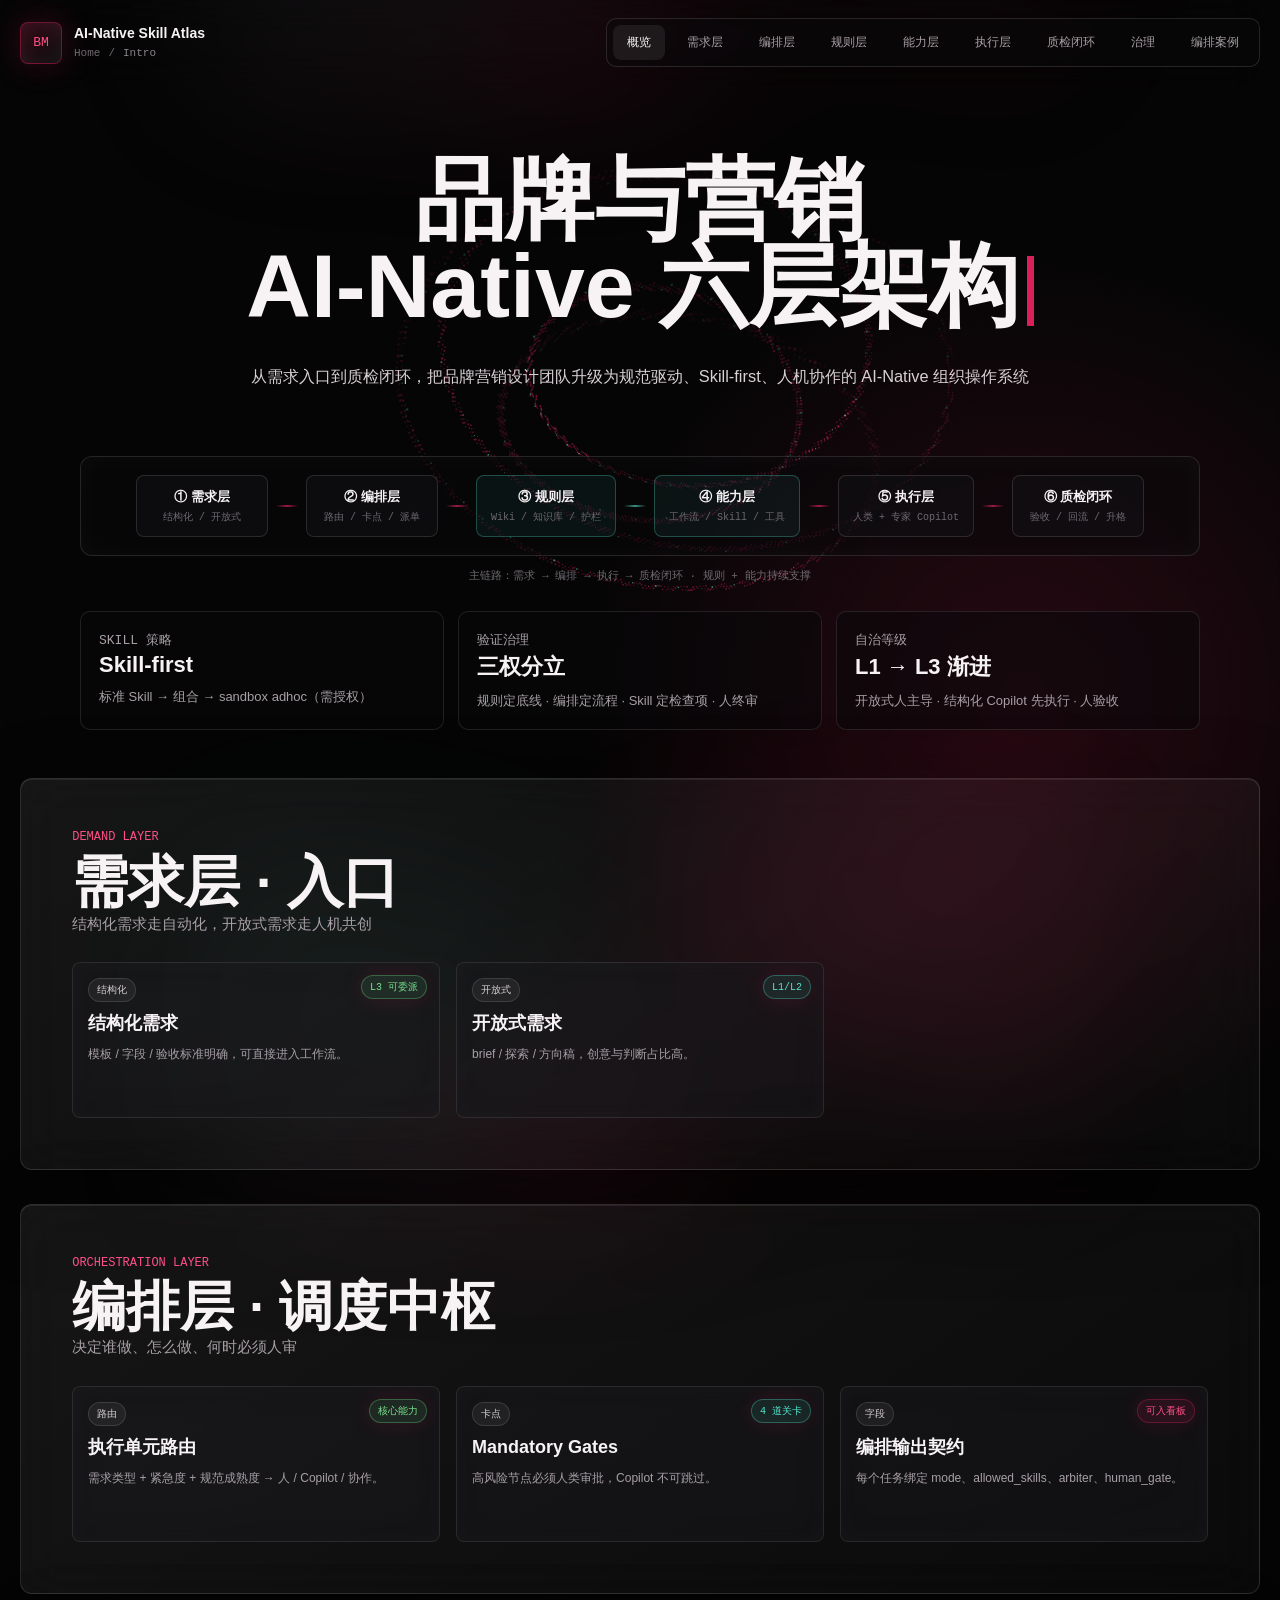
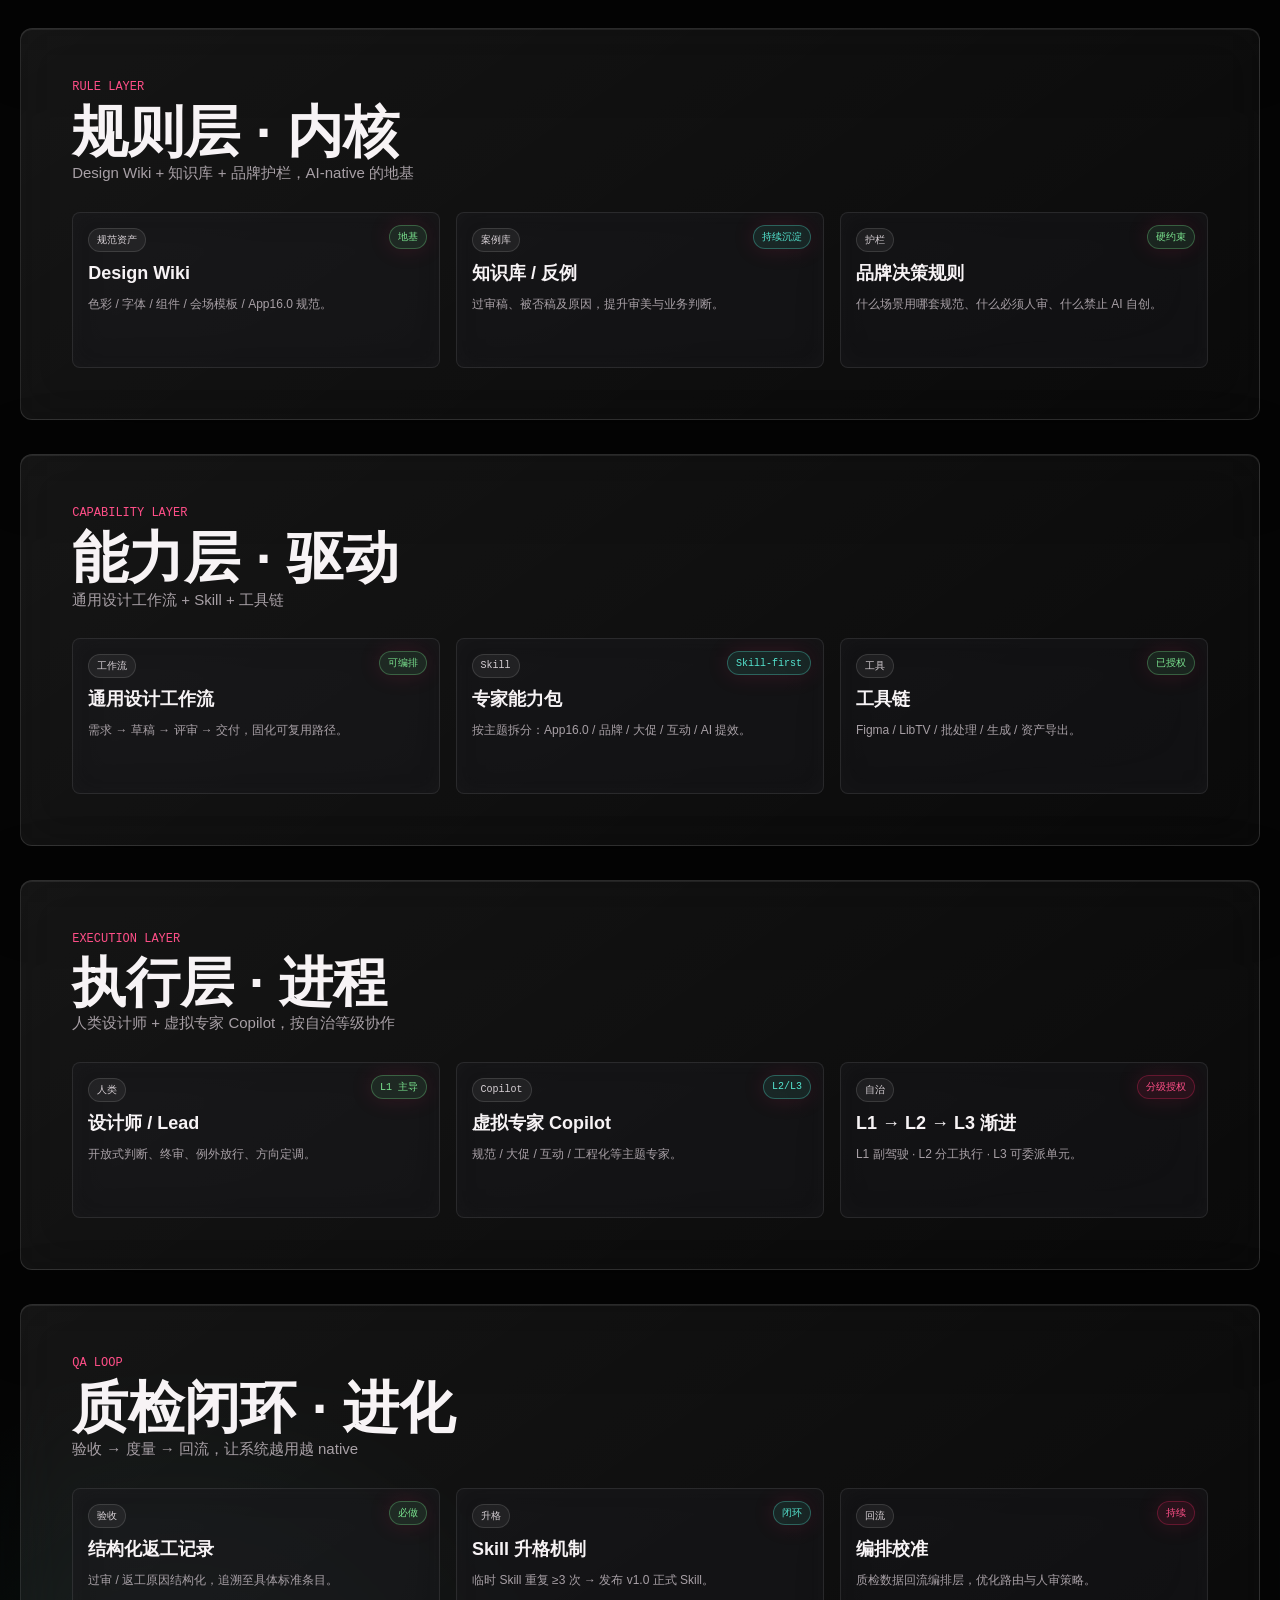
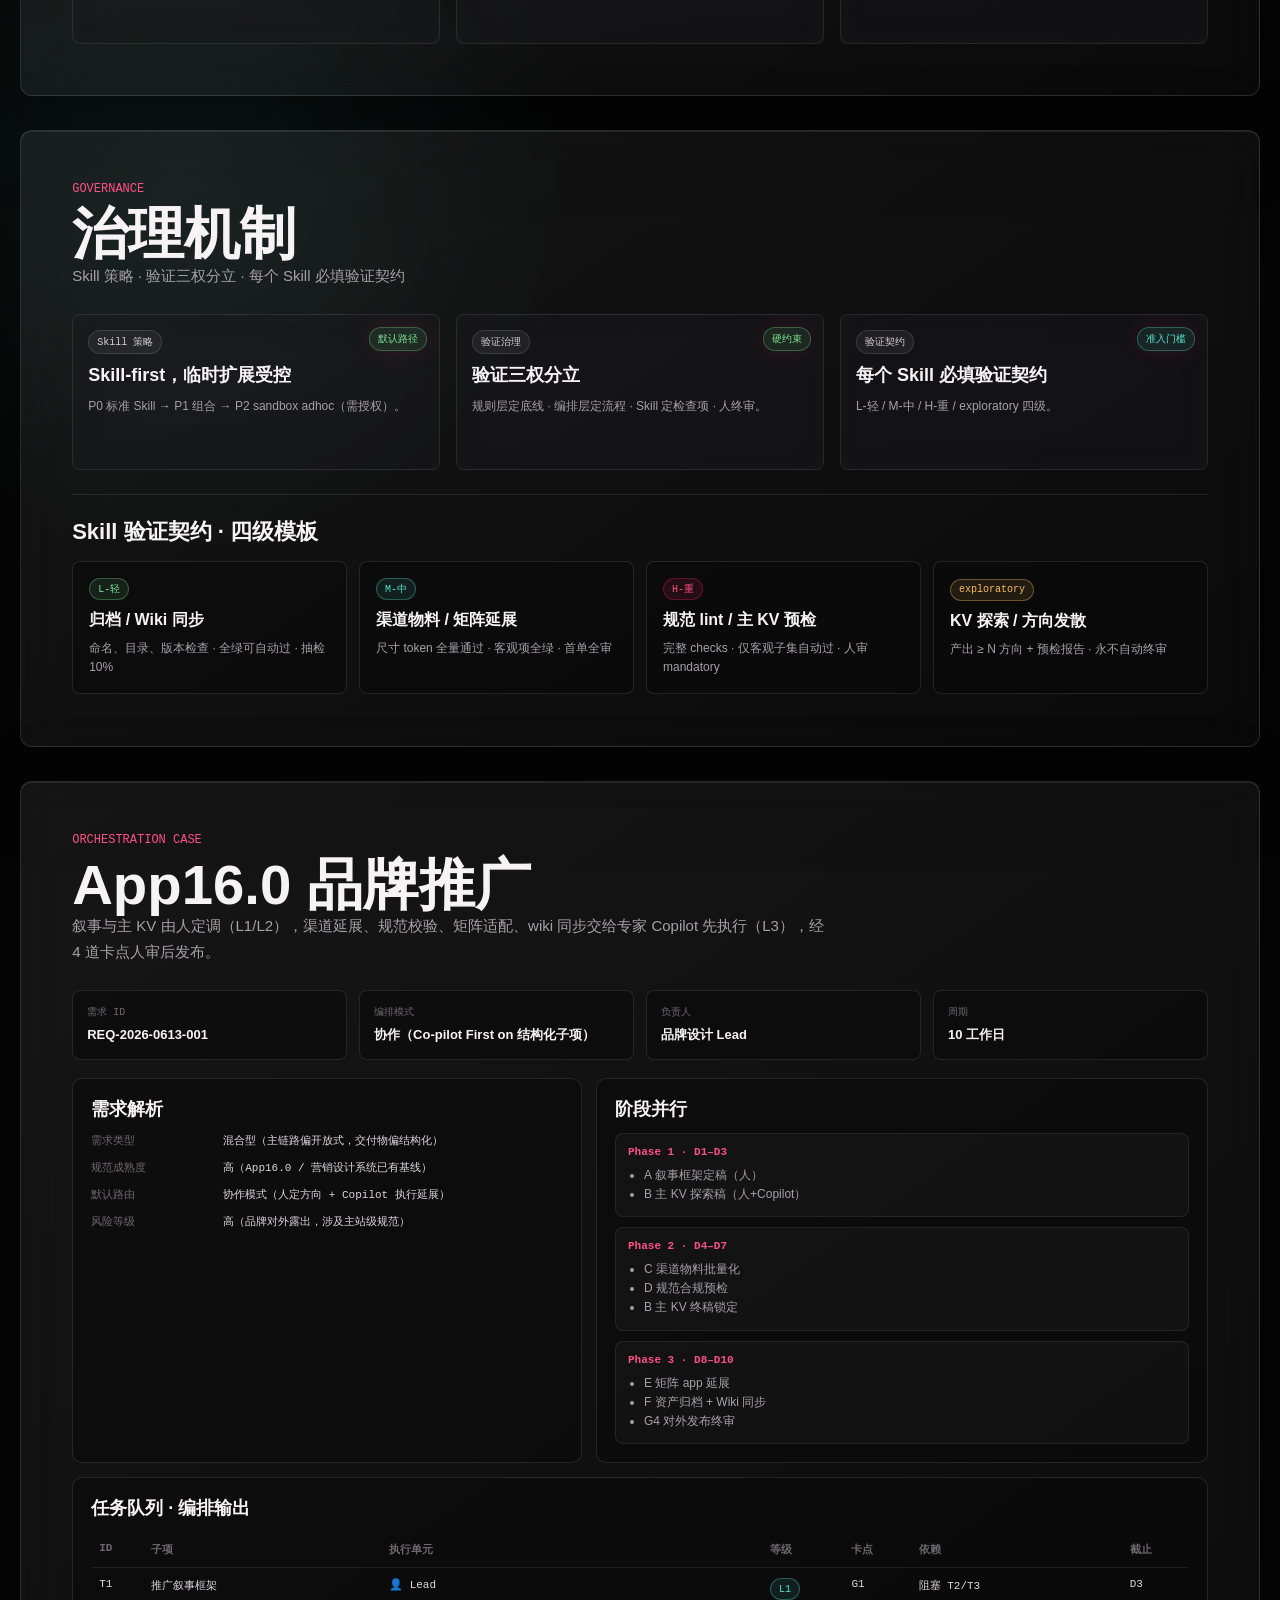
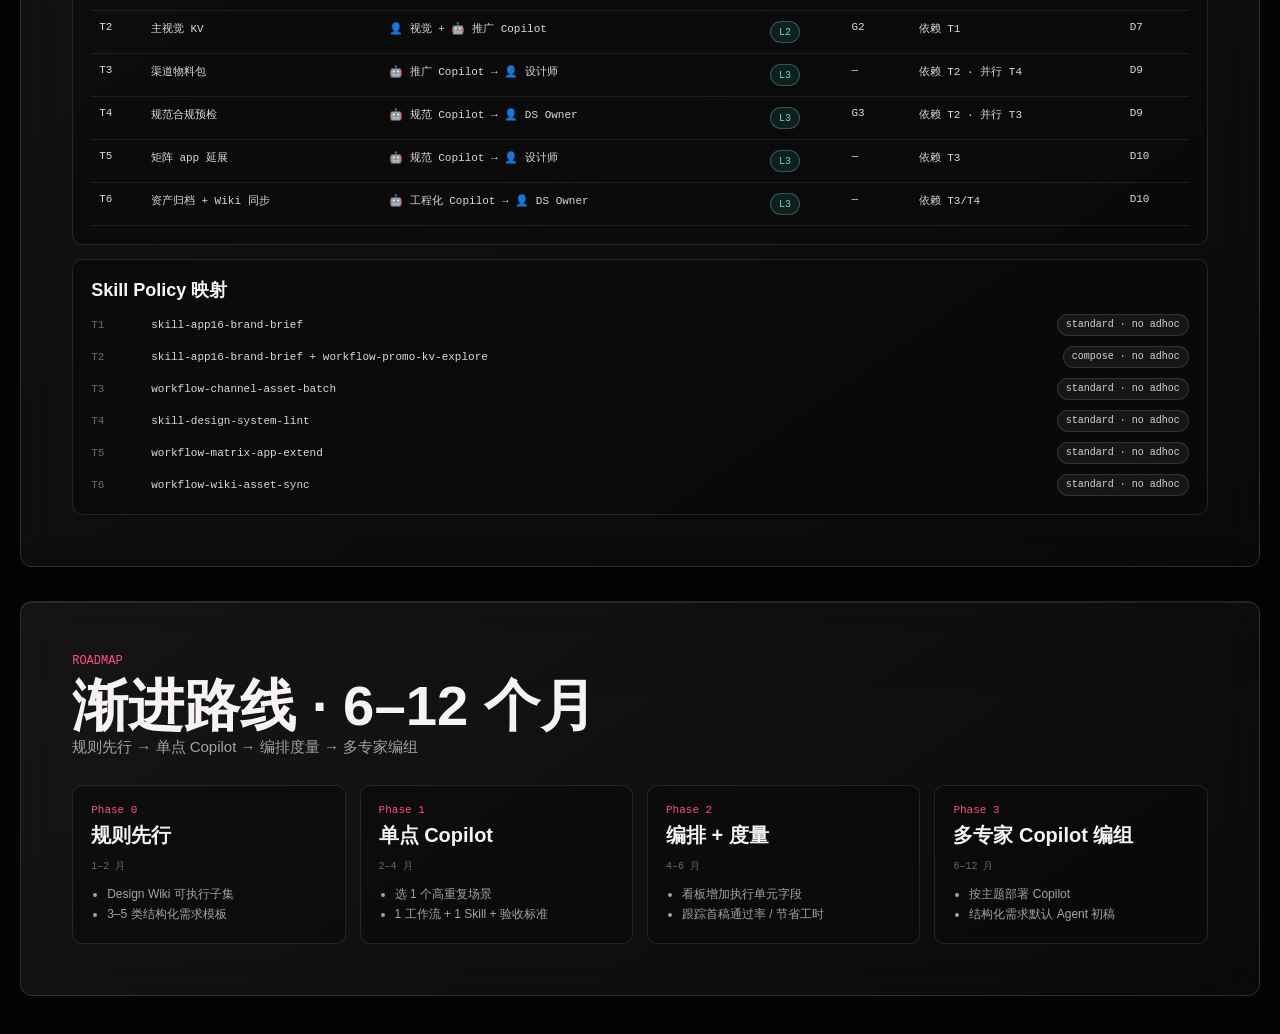
==== architecture.html @ 17dfef58 "Publish AI Native Skill Atlas preview" ====
<!doctype html>
<html lang="zh-CN">
<head>
  <meta charset="utf-8">
  <meta name="viewport" content="width=device-width, initial-scale=1">
  <title>品牌与营销 AI-Native 六层架构</title>
  <link rel="icon" href="data:image/svg+xml,%3Csvg xmlns='http://www.w3.org/2000/svg' viewBox='0 0 64 64'%3E%3Crect width='64' height='64' rx='12' fill='%23050505'/%3E%3Cpath d='M16 44V18h11c6 0 10 3 10 8 0 3-2 6-5 7 4 1 7 4 7 9 0 6-5 10-12 10H16Zm7-16h4c3 0 5-1 5-4 0-2-2-4-5-4h-4v8Zm0 19h5c4 0 6-2 6-5s-2-5-6-5h-5v10Z' fill='%23DA205A'/%3E%3Cpath d='M42 18h6v26h-6z' fill='%2355E6D1'/%3E%3C/svg%3E">
  <link rel="stylesheet" href="./styles.css">
</head>
<body class="architecture-page">
  <svg class="svg-defs" width="0" height="0" aria-hidden="true" focusable="false">
    <symbol id="hint-arrow-symbol" viewBox="0 0 22.088 22.448">
      <g transform="matrix(0.7071067811865477,-0.7071067811865475,0.7071067811865475,0.7071067811865477,-4.001771347309194,4.14286933981009)">
        <path d="M0 0L2.4400001 0L2.4400001 2.4400001L0 2.4400001L0 0ZM2.4400001 2.4400001L4.8800001 2.4400001L4.8800001 4.8800001L2.4400001 4.8800001L2.4400001 2.4400001ZM4.8800001 4.8800001L7.3210001 4.8800001L7.3210001 7.3200002L4.8800001 7.3200002L4.8800001 4.8800001ZM7.3210001 7.3200002L9.7609997 7.3200002L9.7609997 9.7600002L7.3210001 9.7600002L7.3210001 7.3200002ZM4.8800001 9.7600002L7.3210001 9.7600002L7.3210001 12.2L4.8800001 12.2L4.8800001 9.7600002ZM2.4400001 12.2L4.8800001 12.2L4.8800001 14.64L2.4400001 14.64L2.4400001 12.2ZM0 14.793L0 17.08L0 17.233L2.4400001 17.233L2.4400001 17.08L2.4400001 14.793L2.4400001 14.64L0 14.64L0 14.793Z" transform="translate(3, 6.902)" fill="currentColor"></path>
      </g>
    </symbol>
  </svg>
  <canvas id="donut-canvas" aria-hidden="true"></canvas>
  <div class="ambient ambient-top" aria-hidden="true"></div>
  <div class="ambient ambient-bottom" aria-hidden="true"></div>

  <div class="shell">
    <header class="topbar" aria-label="站点导航">
      <div class="brand-cluster" aria-label="站点标识">
        <a class="mark-symbol" href="#overview" aria-label="返回概览">BM</a>
        <span class="mark-copy">
          <span class="mark-title-row">
            <a class="mark-title" href="#overview">AI-Native Skill Atlas</a>
          </span>
          <nav class="mark-links" aria-label="页面切换">
            <a href="./index.html">Home</a>
            <span aria-hidden="true">/</span>
            <a href="./architecture.html" aria-current="page">Intro</a>
          </nav>
        </span>
      </div>
      <nav class="nav-links nav-links-scroll" aria-label="分层目录">
        <a href="#overview">概览</a>
        <a href="#demand-layer">需求层</a>
        <a href="#orchestration-layer">编排层</a>
        <a href="#rule-layer-arch">规则层</a>
        <a href="#capability-layer">能力层</a>
        <a href="#execution-layer">执行层</a>
        <a href="#qa-layer">质检闭环</a>
        <a href="#governance">治理</a>
        <a href="#case-study">编排案例</a>
      </nav>
    </header>

    <main>
      <section class="hero hero-compact" id="overview">
        <div class="hero-copy">
          <h1 id="type-title" data-text="品牌与营销&#10;AI-Native 六层架构"></h1>
          <p class="subtitle">从需求入口到质检闭环，把品牌营销设计团队升级为规范驱动、Skill-first、人机协作的 AI-Native 组织操作系统</p>
        </div>

        <div class="flow-stack" aria-label="六层主链路">
          <div class="flow-node" data-layer="1"><span>① 需求层</span><small>结构化 / 开放式</small></div>
          <div class="flow-arrow" aria-hidden="true"></div>
          <div class="flow-node" data-layer="2"><span>② 编排层</span><small>路由 / 卡点 / 派单</small></div>
          <div class="flow-arrow" aria-hidden="true"></div>
          <div class="flow-node flow-node-support" data-layer="3"><span>③ 规则层</span><small>Wiki / 知识库 / 护栏</small></div>
          <div class="flow-arrow flow-arrow-support" aria-hidden="true"></div>
          <div class="flow-node flow-node-support" data-layer="4"><span>④ 能力层</span><small>工作流 / Skill / 工具</small></div>
          <div class="flow-arrow" aria-hidden="true"></div>
          <div class="flow-node" data-layer="5"><span>⑤ 执行层</span><small>人类 + 专家 Copilot</small></div>
          <div class="flow-arrow" aria-hidden="true"></div>
          <div class="flow-node" data-layer="6"><span>⑥ 质检闭环</span><small>验收 / 回流 / 升格</small></div>
        </div>

        <p class="flow-caption">主链路：需求 → 编排 → 执行 → 质检闭环 · 规则 + 能力持续支撑</p>

        <div class="principle-grid">
          <article class="principle-card">
            <p class="eyebrow">Skill 策略</p>
            <h3>Skill-first</h3>
            <p>标准 Skill → 组合 → sandbox adhoc（需授权）</p>
          </article>
          <article class="principle-card">
            <p class="eyebrow">验证治理</p>
            <h3>三权分立</h3>
            <p>规则定底线 · 编排定流程 · Skill 定检查项 · 人终审</p>
          </article>
          <article class="principle-card">
            <p class="eyebrow">自治等级</p>
            <h3>L1 → L3 渐进</h3>
            <p>开放式人主导 · 结构化 Copilot 先执行 · 人验收</p>
          </article>
        </div>
      </section>

      <section class="layer" id="demand-layer" data-layer="demand">
        <div class="layer-head">
          <p class="eyebrow">Demand Layer</p>
          <h2>需求层 · 入口</h2>
          <p class="layer-summary">结构化需求走自动化，开放式需求走人机共创</p>
        </div>
        <div class="domain-grid rule-grid" id="demand-layer-grid"></div>
      </section>

      <section class="layer" id="orchestration-layer" data-layer="orchestration">
        <div class="layer-head">
          <p class="eyebrow">Orchestration Layer</p>
          <h2>编排层 · 调度中枢</h2>
          <p class="layer-summary">决定谁做、怎么做、何时必须人审</p>
        </div>
        <div class="domain-grid rule-grid" id="orchestration-layer-grid"></div>
      </section>

      <section class="layer" id="rule-layer-arch" data-layer="rule">
        <div class="layer-head">
          <p class="eyebrow">Rule Layer</p>
          <h2>规则层 · 内核</h2>
          <p class="layer-summary">Design Wiki + 知识库 + 品牌护栏，AI-native 的地基</p>
        </div>
        <div class="domain-grid rule-grid" id="rule-layer-arch-grid"></div>
      </section>

      <section class="layer" id="capability-layer" data-layer="capability">
        <div class="layer-head">
          <p class="eyebrow">Capability Layer</p>
          <h2>能力层 · 驱动</h2>
          <p class="layer-summary">通用设计工作流 + Skill + 工具链</p>
        </div>
        <div class="domain-grid rule-grid" id="capability-layer-grid"></div>
      </section>

      <section class="layer" id="execution-layer" data-layer="execution">
        <div class="layer-head">
          <p class="eyebrow">Execution Layer</p>
          <h2>执行层 · 进程</h2>
          <p class="layer-summary">人类设计师 + 虚拟专家 Copilot，按自治等级协作</p>
        </div>
        <div class="domain-grid rule-grid" id="execution-layer-grid"></div>
      </section>

      <section class="layer" id="qa-layer" data-layer="qa">
        <div class="layer-head">
          <p class="eyebrow">QA Loop</p>
          <h2>质检闭环 · 进化</h2>
          <p class="layer-summary">验收 → 度量 → 回流，让系统越用越 native</p>
        </div>
        <div class="domain-grid rule-grid" id="qa-layer-grid"></div>
      </section>

      <section class="layer" id="governance" data-layer="governance">
        <div class="layer-head">
          <p class="eyebrow">Governance</p>
          <h2>治理机制</h2>
          <p class="layer-summary">Skill 策略 · 验证三权分立 · 每个 Skill 必填验证契约</p>
        </div>
        <div class="domain-grid rule-grid" id="governance-grid"></div>

        <div class="validation-matrix">
          <h3>Skill 验证契约 · 四级模板</h3>
          <div class="validation-grid">
            <article class="validation-card">
              <span class="level-pill level-light">L-轻</span>
              <h4>归档 / Wiki 同步</h4>
              <p>命名、目录、版本检查 · 全绿可自动过 · 抽检 10%</p>
            </article>
            <article class="validation-card">
              <span class="level-pill level-medium">M-中</span>
              <h4>渠道物料 / 矩阵延展</h4>
              <p>尺寸 token 全量通过 · 客观项全绿 · 首单全审</p>
            </article>
            <article class="validation-card">
              <span class="level-pill level-heavy">H-重</span>
              <h4>规范 lint / 主 KV 预检</h4>
              <p>完整 checks · 仅客观子集自动过 · 人审 mandatory</p>
            </article>
            <article class="validation-card">
              <span class="level-pill level-explore">exploratory</span>
              <h4>KV 探索 / 方向发散</h4>
              <p>产出 ≥ N 方向 + 预检报告 · 永不自动终审</p>
            </article>
          </div>
        </div>
      </section>

      <section class="layer case-layer" id="case-study" data-layer="case">
        <div class="layer-head">
          <p class="eyebrow">Orchestration Case</p>
          <h2 id="case-title">App16.0 品牌推广</h2>
          <p class="layer-summary" id="case-summary"></p>
        </div>

        <div class="case-meta">
          <div><span>需求 ID</span><strong id="case-req-id"></strong></div>
          <div><span>编排模式</span><strong id="case-mode"></strong></div>
          <div><span>负责人</span><strong id="case-owner"></strong></div>
          <div><span>周期</span><strong id="case-duration"></strong></div>
        </div>

        <div class="case-columns">
          <article class="case-panel">
            <h3>需求解析</h3>
            <ul class="case-parse" id="case-parse"></ul>
          </article>
          <article class="case-panel">
            <h3>阶段并行</h3>
            <div class="phase-grid" id="case-phases"></div>
          </article>
        </div>

        <div class="table-wrap">
          <h3>任务队列 · 编排输出</h3>
          <table class="case-table">
            <thead>
              <tr>
                <th>ID</th>
                <th>子项</th>
                <th>执行单元</th>
                <th>等级</th>
                <th>卡点</th>
                <th>依赖</th>
                <th>截止</th>
              </tr>
            </thead>
            <tbody id="case-tasks"></tbody>
          </table>
        </div>

        <article class="case-panel">
          <h3>Skill Policy 映射</h3>
          <ul class="skill-map" id="case-skills"></ul>
        </article>
      </section>

      <section class="layer roadmap-layer" id="roadmap" data-layer="roadmap">
        <div class="layer-head">
          <p class="eyebrow">Roadmap</p>
          <h2>渐进路线 · 6–12 个月</h2>
          <p class="layer-summary">规则先行 → 单点 Copilot → 编排度量 → 多专家编组</p>
        </div>
        <div class="roadmap-grid" id="roadmap-grid"></div>
      </section>
    </main>
  </div>

  <div class="modal" id="detail-modal" aria-hidden="true">
    <div class="modal-backdrop" data-close></div>
    <article class="modal-panel" role="dialog" aria-modal="true" aria-labelledby="modal-title">
      <button class="modal-close" type="button" data-close aria-label="关闭详情">×</button>
      <div class="modal-media" aria-label="详情占位">
        <div class="media-grid" aria-hidden="true"></div>
        <span id="modal-media-placeholder">Architecture Detail</span>
      </div>
      <div class="modal-body">
        <div class="modal-kicker" id="modal-kicker"></div>
        <h3 id="modal-title"></h3>
        <p id="modal-desc"></p>
        <div class="modal-meta">
          <span id="modal-status"></span>
          <span id="modal-downloads"></span>
        </div>
        <section>
          <h4>详细说明</h4>
          <p id="modal-capability"></p>
        </section>
        <section>
          <h4>关键要点</h4>
          <p id="modal-impact" class="modal-points"></p>
        </section>
        <section>
          <h4>摘要</h4>
          <p class="modal-hint-line">
            <span id="modal-hints"></span>
            <svg class="hint-arrow modal-hint-arrow" viewBox="0 0 22.088 22.448" aria-hidden="true"><use href="#hint-arrow-symbol"></use></svg>
          </p>
        </section>
      </div>
    </article>
  </div>

  <script src="./architecture-data.js"></script>
  <script src="./architecture.js"></script>
</body>
</html>
---- styles.css ----
:root {
  --bg: #050505;
  --bg-2: #09090b;
  --panel: rgba(18, 18, 22, .58);
  --panel-strong: rgba(28, 28, 34, .72);
  --line: rgba(255, 255, 255, .12);
  --line-strong: rgba(218, 32, 90, .44);
  --text: #f7f3f5;
  --muted: #a8a0a6;
  --quiet: #6e6970;
  --magenta: #da205a;
  --magenta-2: #ff4f88;
  --cyan: #55e6d1;
  --amber: #ffbd58;
  --green: #7be38f;
  --font-title: Inter, "SF Pro Display", "PingFang SC", "Microsoft YaHei", Arial, sans-serif;
  --font-mono: "JetBrains Mono", "SFMono-Regular", Consolas, monospace;
}

* {
  box-sizing: border-box;
}

html {
  scroll-behavior: smooth;
  background: var(--bg);
}

body {
  margin: 0;
  min-height: 100vh;
  color: var(--text);
  background:
    radial-gradient(circle at 80% 12%, rgba(218, 32, 90, .16), transparent 28rem),
    radial-gradient(circle at 14% 58%, rgba(85, 230, 209, .08), transparent 24rem),
    var(--bg);
  font-family: var(--font-title);
  overflow-x: hidden;
}

.svg-defs {
  position: absolute;
  width: 0;
  height: 0;
  overflow: hidden;
}

button,
input {
  font: inherit;
}

button {
  cursor: pointer;
}

#donut-canvas {
  position: fixed;
  inset: 0;
  width: 100%;
  height: 100%;
  z-index: 0;
  pointer-events: auto;
  transition: opacity .3s ease;
}

.ambient {
  position: fixed;
  left: 50%;
  width: 70vw;
  height: 30vw;
  min-width: 760px;
  min-height: 260px;
  transform: translateX(-50%);
  background: conic-gradient(from 130deg, transparent, rgba(218, 32, 90, .38), rgba(85, 230, 209, .14), transparent, rgba(218, 32, 90, .28), transparent);
  filter: blur(78px);
  opacity: .38;
  z-index: 0;
  pointer-events: none;
  animation: breathe 9s ease-in-out infinite alternate;
}

.ambient-top {
  top: -22vw;
}

.ambient-bottom {
  bottom: -24vw;
  animation-delay: -4s;
}

@keyframes breathe {
  from { opacity: .22; transform: translateX(-50%) scale(.92) rotate(-8deg); }
  to { opacity: .48; transform: translateX(-50%) scale(1.08) rotate(8deg); }
}

.shell {
  position: relative;
  z-index: 1;
  width: min(1480px, calc(100% - 40px));
  margin: 0 auto;
}

.topbar {
  position: sticky;
  top: 0;
  z-index: 5;
  display: flex;
  align-items: center;
  justify-content: space-between;
  gap: 24px;
  padding: 18px 0;
  backdrop-filter: blur(18px);
}

.mark-symbol,
.mark-title,
.nav-links a {
  color: var(--text);
  text-decoration: none;
}

.brand-cluster {
  display: inline-flex;
  align-items: center;
  gap: 12px;
  min-width: 0;
}

.mark-copy {
  display: grid;
  gap: 3px;
  min-width: 0;
}

.mark-title-row {
  display: inline-flex;
  align-items: center;
  gap: 6px;
  min-width: 0;
}

.mark-symbol {
  display: grid;
  place-items: center;
  flex: 0 0 auto;
  width: 42px;
  height: 42px;
  border: 1px solid var(--line-strong);
  border-radius: 8px;
  background: linear-gradient(145deg, rgba(218, 32, 90, .22), rgba(255, 255, 255, .04));
  box-shadow: 0 0 32px rgba(218, 32, 90, .22), inset 0 0 18px rgba(255, 255, 255, .05);
  color: var(--magenta-2);
  font-family: var(--font-mono);
  font-size: 13px;
}

.mark-title,
.mark-copy small {
  display: block;
}

.mark-title {
  min-width: 0;
  font-size: 14px;
  font-weight: 700;
  line-height: 1.2;
}

.mark-copy small {
  color: var(--quiet);
  font-family: var(--font-mono);
  font-size: 11px;
  line-height: 1.2;
}

.mark-links {
  display: flex;
  flex-wrap: wrap;
  align-items: center;
  gap: 8px;
  margin-top: 2px;
  color: var(--quiet);
  font-family: var(--font-mono);
  font-size: 11px;
  line-height: 1.2;
}

.mark-links a {
  color: var(--quiet);
  text-decoration: none;
}

.mark-links a:hover,
.mark-links a:focus-visible {
  color: var(--muted);
}

.mark-links a[aria-current="page"] {
  color: #89838a;
}

.attachment-trigger {
  display: inline-grid;
  place-items: center;
  flex: 0 0 auto;
  width: 16px;
  height: 16px;
  border: 0;
  border-radius: 4px;
  padding: 0;
  background: transparent;
  box-shadow: none;
  transform: translateY(0);
  transition: transform .2s ease, background .2s ease, opacity .2s ease;
}

.attachment-trigger img {
  display: block;
  width: 12px;
  height: 12px;
  filter: invert(1);
  opacity: .78;
}

.attachment-trigger:hover,
.attachment-trigger:focus-visible {
  transform: translateY(0);
  background: rgba(255, 255, 255, .08);
  opacity: 1;
}

.nav-links {
  display: flex;
  gap: 8px;
  padding: 6px;
  border: 1px solid var(--line);
  border-radius: 10px;
  background: rgba(10, 10, 12, .42);
  backdrop-filter: blur(20px);
}

.nav-links a {
  padding: 9px 14px;
  border-radius: 8px;
  color: var(--muted);
  font-family: var(--font-mono);
  font-size: 12px;
}

.nav-links a:hover,
.nav-links a.is-active {
  color: var(--text);
  background: rgba(255, 255, 255, .07);
}

.hero {
  min-height: calc(100vh - 78px);
  display: grid;
  grid-template-columns: minmax(0, 1fr);
  align-items: center;
  justify-items: center;
  padding: 72px 0 96px;
  text-align: center;
}

.hero-copy {
  max-width: 1120px;
  width: 100%;
  margin: 0 auto;
}

.eyebrow {
  margin: 0 0 18px;
  color: var(--magenta-2);
  font-family: var(--font-mono);
  font-size: 12px;
  letter-spacing: 0;
  text-transform: uppercase;
}

h1,
h2,
h3,
h4,
p {
  margin-top: 0;
}

h1 {
  min-height: 2.1em;
  margin-bottom: 18px;
  font-size: clamp(34px, 7vw, 92px);
  line-height: .96;
  font-weight: 760;
  white-space: pre;
}

h1::after {
  content: "";
  display: inline-block;
  width: .08em;
  height: .78em;
  margin-left: .08em;
  background: var(--magenta);
  transform: translateY(.1em);
  animation: caret 1s steps(1) infinite;
}

@keyframes caret {
  50% { opacity: 0; }
}

.subtitle {
  max-width: 840px;
  margin: 0 auto 30px;
  color: #d8d0d5;
  font-size: clamp(14px, 1.28vw, 18px);
  line-height: 1.65;
}

.search {
  position: relative;
  display: grid;
  grid-template-columns: 1fr 52px;
  width: min(860px, 100%);
  margin: 0 auto;
  min-height: 66px;
  padding: 7px;
  border: 1px solid rgba(255, 255, 255, .18);
  border-radius: 10px;
  background: rgba(12, 12, 15, .64);
  box-shadow: 0 18px 70px rgba(0, 0, 0, .4), inset 0 0 30px rgba(255, 255, 255, .04);
  backdrop-filter: blur(22px);
  overflow: hidden;
}

.search-pulse {
  position: absolute;
  inset: -1px;
  background: linear-gradient(90deg, transparent, rgba(218, 32, 90, .24), transparent);
  transform: translateX(-75%);
  animation: scan 4.8s ease-in-out infinite;
  pointer-events: none;
}

@keyframes scan {
  0%, 42% { transform: translateX(-90%); opacity: 0; }
  55% { opacity: 1; }
  100% { transform: translateX(90%); opacity: 0; }
}

.search input {
  min-width: 0;
  border: 0;
  outline: 0;
  padding: 0 18px;
  color: var(--text);
  background: transparent;
  font-family: var(--font-mono);
  font-size: 14px;
}

.search input::placeholder {
  color: var(--quiet);
}

.search button,
.download-btn {
  border: 0;
  border-radius: 8px;
  color: #fff;
  background: linear-gradient(145deg, var(--magenta), #8a123d);
  box-shadow: 0 0 28px rgba(218, 32, 90, .36);
  font-family: var(--font-mono);
}

.search button {
  width: 52px;
  height: 52px;
  display: grid;
  place-items: center;
  padding: 0;
  font-size: 0;
  color: #fff;
  background: linear-gradient(145deg, #ff1358 0%, #e0064e 58%, #c90049 100%);
}

.search-submit-icon {
  display: block;
  width: 24px;
  height: 24px;
  fill: none;
  stroke: #fff;
  stroke-width: 2;
  stroke-linecap: round;
  stroke-linejoin: round;
}

.hints {
  display: flex;
  flex-wrap: wrap;
  justify-content: flex-start;
  gap: 10px;
  width: min(860px, 100%);
  margin: 16px auto 0;
}

.hints button,
.hints a {
  display: inline-flex;
  align-items: center;
  justify-content: center;
  gap: 5px;
  min-height: 34px;
  border: 1px solid rgba(255, 255, 255, .12);
  border-radius: 8px;
  padding: 0 12px;
  color: var(--muted);
  background: rgba(255, 255, 255, .045);
  font-family: var(--font-mono);
  font-size: 12px;
  text-decoration: none;
}

.hint-arrow {
  display: block;
  width: 11px;
  height: 11px;
  flex: 0 0 auto;
  color: currentColor;
  opacity: .86;
  pointer-events: none;
  transform: translateY(-1px);
}

.modal-hint-line {
  display: inline-flex;
  align-items: center;
  gap: 8px;
}

.modal-hint-arrow {
  transform: translateY(0);
}

.modal-link {
  display: inline-flex;
  align-items: center;
  gap: 8px;
  min-height: 34px;
  border: 1px solid rgba(255, 255, 255, .12);
  border-radius: 8px;
  padding: 6px 10px;
  color: #d8d1d6;
  background: rgba(255, 255, 255, .055);
  font-family: var(--font-mono);
  font-size: 12px;
  line-height: 1.4;
  text-decoration: none;
}

.modal-link img {
  display: block;
  width: 13px;
  height: 13px;
  flex: 0 0 auto;
  filter: invert(1);
  opacity: .78;
}

.modal-link:hover,
.modal-link:focus-visible {
  color: var(--text);
  border-color: rgba(218, 32, 90, .58);
  background: rgba(218, 32, 90, .12);
  box-shadow: 0 0 24px rgba(218, 32, 90, .16);
}

.hints button:hover,
.hints a:hover {
  color: var(--text);
  border-color: rgba(218, 32, 90, .6);
  box-shadow: 0 0 24px rgba(218, 32, 90, .18);
}

.orchestration-case-layer {
  display: none;
}

.orchestration-case-layer.is-open,
.orchestration-case-layer:target {
  display: block;
}

.layer {
  margin-bottom: 34px;
  padding: clamp(22px, 4vw, 52px);
  border: 1px solid var(--line);
  border-radius: 12px;
  background: linear-gradient(145deg, rgba(255, 255, 255, .07), rgba(255, 255, 255, .025));
  box-shadow: 0 30px 90px rgba(0, 0, 0, .28), inset 0 1px 0 rgba(255, 255, 255, .08);
  backdrop-filter: blur(24px);
  scroll-margin-top: 90px;
}

.layer-head {
  display: grid;
  grid-template-columns: minmax(0, 1fr);
  margin-bottom: 26px;
}

.layer-head .eyebrow {
  grid-column: 1 / -1;
  margin-bottom: 10px;
}

.layer h2 {
  margin-bottom: 0;
  font-size: clamp(30px, 4.4vw, 64px);
  line-height: 1;
}

#rule-layer h2,
#orchestration-layer h2,
#application-layer h2,
#execution-layer h2 {
  white-space: nowrap;
  font-size: clamp(30px, 4.2vw, 58px);
}

.domain-grid {
  display: grid;
  grid-template-columns: repeat(4, minmax(0, 1fr));
  gap: 16px;
}

.rule-grid {
  grid-template-columns: repeat(3, minmax(0, 1fr));
}

.lane {
  min-width: 0;
  border: 1px solid rgba(255, 255, 255, .1);
  border-radius: 10px;
  padding: 16px;
  background: rgba(8, 8, 10, .52);
}

.lane-header {
  min-height: 86px;
  border-bottom: 1px solid rgba(255, 255, 255, .09);
  margin-bottom: 14px;
}

.lane-header h3 {
  margin-bottom: 8px;
  font-size: 22px;
}

.lane-header p {
  color: var(--quiet);
  font-family: var(--font-mono);
  font-size: 11px;
  line-height: 1.55;
}

.cards {
  display: grid;
  gap: 12px;
}

#execution-grid {
  display: block;
}

#execution-grid .lane {
  border: 0;
  padding: 0;
  background: transparent;
}

#execution-grid .lane-header {
  display: none;
}

#execution-grid .cards {
  grid-template-columns: repeat(3, minmax(0, 1fr));
  gap: 16px;
}

.skill-card {
  position: relative;
  min-height: 178px;
  display: grid;
  align-content: start;
  gap: 10px;
  padding: 15px;
  border: 1px solid rgba(255, 255, 255, .1);
  border-radius: 8px;
  color: var(--text);
  background: var(--panel);
  box-shadow: inset 0 0 22px rgba(255, 255, 255, .035);
  backdrop-filter: blur(18px);
  text-align: left;
  transition: transform .24s ease, border-color .24s ease, box-shadow .24s ease, background .24s ease;
  overflow: hidden;
}

.skill-card::before {
  content: "";
  position: absolute;
  inset: -72px -28px auto;
  height: 260px;
  background: radial-gradient(ellipse at 72% 0%, rgba(218, 32, 90, .24), rgba(218, 32, 90, .08) 42%, transparent 60%);
  opacity: 0;
  transition: opacity .24s ease;
  pointer-events: none;
}

.skill-card:hover,
.skill-card:focus-visible {
  transform: translateY(-7px);
  border-color: rgba(218, 32, 90, .55);
  background: var(--panel-strong);
  box-shadow: 0 18px 52px rgba(0, 0, 0, .38), 0 0 38px rgba(218, 32, 90, .18), inset 0 0 28px rgba(255, 255, 255, .05);
}

.skill-card:hover::before,
.skill-card:focus-visible::before {
  opacity: 1;
}

.card-top,
.modal-meta {
  display: flex;
  flex-wrap: wrap;
  gap: 8px;
  align-items: center;
}

.skill-card .card-top {
  min-height: 24px;
  padding-right: 112px;
}

.tag,
.status,
.modal-meta span {
  display: inline-flex;
  align-items: center;
  min-height: 24px;
  border: 1px solid rgba(255, 255, 255, .12);
  border-radius: 999px;
  padding: 3px 8px;
  color: #d8d1d6;
  background: rgba(255, 255, 255, .055);
  font-family: var(--font-mono);
  font-size: 10px;
}

.status {
  border-color: rgba(218, 32, 90, .34);
  color: var(--magenta-2);
  background: rgba(218, 32, 90, .12);
}

.skill-card > .status {
  position: absolute;
  top: 12px;
  right: 12px;
  z-index: 1;
  max-width: calc(100% - 24px);
  white-space: nowrap;
  box-shadow: 0 0 22px rgba(218, 32, 90, .16);
}

.status.applied {
  border-color: rgba(123, 227, 143, .3);
  color: var(--green);
  background: rgba(123, 227, 143, .1);
}

.status.progress {
  border-color: rgba(85, 230, 209, .32);
  color: var(--cyan);
  background: rgba(85, 230, 209, .09);
}

.skill-card h4 {
  margin-bottom: 0;
  font-size: 18px;
  line-height: 1.28;
}

.skill-card p {
  margin-bottom: 0;
  color: var(--muted);
  font-size: 12px;
  line-height: 1.65;
}

.impact {
  margin-top: auto;
  color: #f2cad8;
  font-family: var(--font-mono);
  font-size: 11px;
  line-height: 1.5;
}

.wiki-grid {
  display: grid;
  grid-template-columns: repeat(3, minmax(0, 1fr));
  gap: 16px;
}

.wiki-card {
  min-height: 250px;
  padding: 22px;
  border: 1px solid rgba(255, 255, 255, .1);
  border-radius: 10px;
  background: rgba(8, 8, 10, .52);
}

.wiki-card h3 {
  margin-bottom: 14px;
  font-size: 24px;
}

.wiki-card .tag {
  margin-bottom: 14px;
}

.wiki-card p {
  color: var(--muted);
  font-size: 13px;
  line-height: 1.7;
}

.wiki-card ul {
  display: grid;
  gap: 10px;
  margin: 18px 0 0;
  padding: 0;
  list-style: none;
}

.wiki-card li {
  display: flex;
  justify-content: space-between;
  gap: 16px;
  color: #ddd7db;
  font-family: var(--font-mono);
  font-size: 11px;
}

.wiki-card li span:last-child {
  color: var(--quiet);
}

.modal {
  position: fixed;
  inset: 0;
  z-index: 20;
  display: none;
  align-items: center;
  justify-content: center;
  padding: 28px;
}

.modal.is-open {
  display: flex;
}

.modal-backdrop {
  position: absolute;
  inset: 0;
  background: rgba(0, 0, 0, .66);
  backdrop-filter: blur(14px);
}

.modal-panel {
  position: relative;
  display: grid;
  grid-template-columns: minmax(280px, 44%) minmax(0, 1fr);
  width: min(1040px, 100%);
  max-height: min(760px, calc(100vh - 56px));
  border: 1px solid rgba(255, 255, 255, .14);
  border-radius: 12px;
  background: rgba(12, 12, 15, .92);
  box-shadow: 0 34px 120px rgba(0, 0, 0, .72), 0 0 60px rgba(218, 32, 90, .22);
  overflow: hidden;
}

.modal-close {
  position: absolute;
  top: 12px;
  right: 12px;
  z-index: 2;
  width: 38px;
  height: 38px;
  border: 1px solid rgba(255, 255, 255, .14);
  border-radius: 999px;
  color: var(--text);
  background: rgba(255, 255, 255, .07);
  font-size: 0;
  line-height: 0;
  display: grid;
  place-items: center;
  padding: 0;
}

.modal-close::before,
.modal-close::after {
  content: "";
  grid-area: 1 / 1;
  width: 15px;
  height: 2px;
  border-radius: 999px;
  background: currentColor;
}

.modal-close::before {
  transform: rotate(45deg);
}

.modal-close::after {
  transform: rotate(-45deg);
}

.modal-media {
  position: relative;
  height: auto;
  min-height: 520px;
  display: grid;
  place-items: center;
  background:
    radial-gradient(circle at 50% 42%, rgba(218, 32, 90, .34), transparent 34%),
    linear-gradient(145deg, #16070d, #060607 62%);
  overflow: hidden;
}

.modal-media.has-image {
  background: #050505;
  padding: clamp(18px, 2.4vw, 30px);
}

.media-grid {
  position: absolute;
  inset: 0;
  background-image:
    linear-gradient(rgba(255, 255, 255, .055) 1px, transparent 1px),
    linear-gradient(90deg, rgba(255, 255, 255, .055) 1px, transparent 1px);
  background-size: 34px 34px;
  mask-image: radial-gradient(circle, #000 0 48%, transparent 76%);
}

.modal-media.has-image .media-grid {
  opacity: 0;
}

.modal-media img {
  position: relative;
  z-index: 1;
  display: block;
  width: 100%;
  height: 100%;
  min-height: inherit;
  object-fit: contain;
  object-position: center;
}

.modal-media img[hidden] {
  display: none;
}

.modal-media.has-image img {
  min-height: 0;
}

.modal-media span {
  position: relative;
  z-index: 1;
  padding: 12px 14px;
  border: 1px solid rgba(255, 255, 255, .14);
  border-radius: 8px;
  background: rgba(0, 0, 0, .34);
  color: #f5d6e1;
  font-family: var(--font-mono);
  font-size: 12px;
}

.modal-body {
  flex: 1 1 auto;
  min-height: 0;
  overflow: auto;
  padding: 36px;
}

.modal-kicker {
  margin-bottom: 12px;
  color: var(--magenta-2);
  font-family: var(--font-mono);
  font-size: 12px;
}

.modal-body h3 {
  margin-bottom: 14px;
  font-size: clamp(28px, 4vw, 46px);
  line-height: 1.08;
}

.modal-body p {
  margin-bottom: 0;
  color: var(--muted);
  font-size: 14px;
  line-height: 1.75;
}

.modal-body .modal-meta {
  margin-top: 12px;
}

.modal-body section {
  margin-top: 26px;
}

.modal-body h4 {
  margin: 0 0 8px;
  color: #f0e8ed;
  font-family: var(--font-mono);
  font-size: 12px;
  text-transform: uppercase;
}

.download-btn {
  width: 100%;
  min-height: 52px;
  margin-top: 28px;
  transition: background .18s ease, box-shadow .18s ease, color .18s ease, opacity .18s ease;
}

.download-btn:disabled,
.download-btn[aria-disabled="true"] {
  color: rgba(255, 255, 255, .42);
  background: rgba(255, 255, 255, .08);
  box-shadow: none;
  cursor: not-allowed;
}

@media (max-width: 1180px) {
  .hero,
  .layer-head {
    grid-template-columns: 1fr;
  }

  .hero {
    min-height: auto;
    padding-top: 78px;
  }

  .domain-grid,
  .rule-grid,
  .wiki-grid,
  #execution-grid .cards {
    grid-template-columns: repeat(2, minmax(0, 1fr));
  }

  .modal-media {
    min-height: 260px;
  }
}

@media (max-width: 720px) {
  .shell {
    width: min(100% - 24px, 1480px);
  }

  .topbar {
    align-items: flex-start;
  }

  .brand-cluster {
    max-width: 100%;
  }

  .nav-links {
    display: none;
  }

  h1 {
    min-height: 2.8em;
    font-size: clamp(30px, 8vw, 34px);
  }

  .search {
    grid-template-columns: 1fr 44px;
    min-height: 58px;
  }

  .search button {
    width: 44px;
    height: 44px;
  }

  .search input {
    padding: 0 10px;
    font-size: 12px;
  }

  .hints button {
    max-width: 100%;
  }

  .domain-grid,
  .rule-grid,
  .wiki-grid,
  #execution-grid .cards {
    grid-template-columns: 1fr;
  }

  .layer {
    border-radius: 10px;
  }

  .modal {
    padding: 12px;
  }

  .modal-panel {
    max-height: calc(100vh - 24px);
  }

  .modal-body {
    padding: 24px;
  }

}

@media (prefers-reduced-motion: reduce) {
  *,
  *::before,
  *::after {
    animation-duration: .01ms !important;
    animation-iteration-count: 1 !important;
    transition-duration: .01ms !important;
    scroll-behavior: auto !important;
  }
}

/* ── Architecture page ── */

.architecture-page .hero-compact {
  min-height: auto;
  padding: 72px 0 48px;
}

.architecture-page h1 {
  white-space: pre;
}

.nav-links-scroll {
  flex-wrap: wrap;
  max-width: min(760px, 52vw);
  justify-content: flex-end;
}

.layer-summary {
  max-width: 760px;
  margin: 0;
  color: var(--muted);
  font-size: 15px;
  line-height: 1.7;
}

#home-case-summary {
  margin-top: 10px;
  max-width: none;
  white-space: nowrap;
}

.flow-stack {
  display: flex;
  flex-wrap: wrap;
  align-items: center;
  justify-content: center;
  gap: 8px;
  width: min(1120px, 100%);
  margin: 36px auto 12px;
  padding: 18px;
  border: 1px solid var(--line);
  border-radius: 12px;
  background: rgba(8, 8, 10, .52);
  box-shadow: inset 0 0 28px rgba(255, 255, 255, .03);
}

.flow-node {
  min-width: 132px;
  padding: 12px 14px;
  border: 1px solid rgba(255, 255, 255, .12);
  border-radius: 8px;
  background: var(--panel);
  text-align: center;
  animation: flowIn .7s ease both;
  animation-delay: var(--flow-delay, 0s);
}

.flow-node span {
  display: block;
  font-size: 13px;
  font-weight: 700;
}

.flow-node small {
  display: block;
  margin-top: 4px;
  color: var(--quiet);
  font-family: var(--font-mono);
  font-size: 10px;
}

.flow-node-support {
  border-color: rgba(85, 230, 209, .28);
  background: rgba(85, 230, 209, .06);
}

.flow-arrow {
  width: 22px;
  height: 2px;
  background: linear-gradient(90deg, transparent, rgba(218, 32, 90, .72), transparent);
  animation: flowPulse 2.4s ease-in-out infinite;
}

.flow-arrow-support {
  background: linear-gradient(90deg, transparent, rgba(85, 230, 209, .62), transparent);
}

.flow-caption {
  width: min(860px, 100%);
  margin: 0 auto 28px;
  color: var(--quiet);
  font-family: var(--font-mono);
  font-size: 11px;
  text-align: center;
}

.principle-grid {
  display: grid;
  grid-template-columns: repeat(3, minmax(0, 1fr));
  gap: 14px;
  width: min(1120px, 100%);
  margin: 0 auto;
}

.principle-card {
  padding: 18px;
  border: 1px solid rgba(255, 255, 255, .1);
  border-radius: 10px;
  background: rgba(8, 8, 10, .52);
  text-align: left;
}

.principle-card h3 {
  margin-bottom: 8px;
  font-size: 22px;
}

.principle-card p {
  margin: 0;
  color: var(--muted);
  font-size: 13px;
  line-height: 1.65;
}

.validation-matrix {
  margin-top: 24px;
  padding-top: 22px;
  border-top: 1px solid rgba(255, 255, 255, .09);
}

.validation-matrix h3 {
  margin-bottom: 14px;
  font-size: 22px;
}

.validation-grid {
  display: grid;
  grid-template-columns: repeat(4, minmax(0, 1fr));
  gap: 12px;
}

.validation-card {
  padding: 16px;
  border: 1px solid rgba(255, 255, 255, .1);
  border-radius: 8px;
  background: rgba(8, 8, 10, .52);
}

.validation-card h4 {
  margin: 10px 0 8px;
  font-size: 16px;
}

.validation-card p {
  margin: 0;
  color: var(--muted);
  font-size: 12px;
  line-height: 1.6;
}

.level-pill,
.policy-pill {
  display: inline-flex;
  align-items: center;
  min-height: 22px;
  border: 1px solid rgba(255, 255, 255, .12);
  border-radius: 999px;
  padding: 2px 8px;
  font-family: var(--font-mono);
  font-size: 10px;
}

.level-pill {
  border-color: rgba(85, 230, 209, .32);
  color: var(--cyan);
  background: rgba(85, 230, 209, .09);
}

.level-light { color: var(--green); border-color: rgba(123, 227, 143, .3); background: rgba(123, 227, 143, .1); }
.level-medium { color: var(--cyan); border-color: rgba(85, 230, 209, .32); background: rgba(85, 230, 209, .09); }
.level-heavy { color: var(--magenta-2); border-color: rgba(218, 32, 90, .34); background: rgba(218, 32, 90, .12); }
.level-explore { color: var(--amber); border-color: rgba(255, 189, 88, .34); background: rgba(255, 189, 88, .1); }

.policy-pill {
  color: #d8d1d6;
  background: rgba(255, 255, 255, .055);
}

.case-meta {
  display: grid;
  grid-template-columns: repeat(4, minmax(0, 1fr));
  gap: 12px;
  margin-bottom: 18px;
}

.case-meta div {
  padding: 14px;
  border: 1px solid rgba(255, 255, 255, .1);
  border-radius: 8px;
  background: rgba(8, 8, 10, .52);
}

.case-meta span {
  display: block;
  margin-bottom: 6px;
  color: var(--quiet);
  font-family: var(--font-mono);
  font-size: 10px;
  text-transform: uppercase;
}

.case-meta strong {
  display: block;
  font-size: 13px;
  line-height: 1.5;
}

.case-columns {
  display: grid;
  grid-template-columns: minmax(0, 1fr) minmax(0, 1.2fr);
  gap: 14px;
  margin-bottom: 14px;
}

.case-panel {
  padding: 18px;
  border: 1px solid rgba(255, 255, 255, .1);
  border-radius: 10px;
  background: rgba(8, 8, 10, .52);
}

.case-panel h3 {
  margin-bottom: 12px;
  font-size: 18px;
}

.case-parse,
.skill-map {
  display: grid;
  gap: 10px;
  margin: 0;
  padding: 0;
  list-style: none;
}

.case-parse li,
.skill-map li {
  display: grid;
  grid-template-columns: 120px minmax(0, 1fr);
  gap: 12px;
  color: #ddd7db;
  font-family: var(--font-mono);
  font-size: 11px;
  line-height: 1.55;
}

.case-parse li span:first-child,
.skill-map li span:first-child {
  color: var(--quiet);
}

.skill-map li {
  grid-template-columns: 48px minmax(0, 1fr) auto;
  align-items: center;
}

.phase-grid {
  display: grid;
  gap: 10px;
}

.phase-card {
  padding: 12px;
  border: 1px solid rgba(255, 255, 255, .08);
  border-radius: 8px;
  background: rgba(255, 255, 255, .03);
}

.phase-card h4 {
  margin: 0 0 8px;
  color: var(--magenta-2);
  font-family: var(--font-mono);
  font-size: 11px;
}

.phase-card ul {
  margin: 0;
  padding-left: 16px;
  color: var(--muted);
  font-size: 12px;
  line-height: 1.6;
}

.table-wrap {
  margin: 14px 0;
  padding: 18px;
  border: 1px solid rgba(255, 255, 255, .1);
  border-radius: 10px;
  background: rgba(8, 8, 10, .52);
  overflow: auto;
}

.table-wrap h3 {
  margin-bottom: 12px;
  font-size: 18px;
}

.case-table {
  width: 100%;
  border-collapse: collapse;
  font-family: var(--font-mono);
  font-size: 11px;
}

.case-table th,
.case-table td {
  padding: 10px 8px;
  border-bottom: 1px solid rgba(255, 255, 255, .08);
  text-align: left;
  vertical-align: top;
}

.case-table th {
  color: var(--quiet);
  font-weight: 600;
}

.case-table td {
  color: #ddd7db;
}

.roadmap-grid {
  display: grid;
  grid-template-columns: repeat(4, minmax(0, 1fr));
  gap: 14px;
}

.roadmap-card {
  padding: 18px;
  border: 1px solid rgba(255, 255, 255, .1);
  border-radius: 10px;
  background: rgba(8, 8, 10, .52);
  animation: flowIn .7s ease both;
  animation-delay: var(--delay, 0s);
}

.roadmap-phase {
  margin: 0 0 6px;
  color: var(--magenta-2);
  font-family: var(--font-mono);
  font-size: 11px;
}

.roadmap-card h4 {
  margin-bottom: 6px;
  font-size: 20px;
}

.roadmap-time {
  display: inline-block;
  margin-bottom: 12px;
  color: var(--quiet);
  font-family: var(--font-mono);
  font-size: 10px;
}

.roadmap-card ul {
  margin: 0;
  padding-left: 16px;
  color: var(--muted);
  font-size: 12px;
  line-height: 1.65;
}

.modal-points {
  white-space: pre-line;
}

.architecture-page .arch-card {
  min-height: 156px;
}

@keyframes flowIn {
  from {
    opacity: 0;
    transform: translateY(12px);
  }
  to {
    opacity: 1;
    transform: translateY(0);
  }
}

@keyframes flowPulse {
  0%, 100% { opacity: .35; transform: scaleX(.82); }
  50% { opacity: 1; transform: scaleX(1); }
}

@media (max-width: 1180px) {
  .nav-links-scroll {
    max-width: 100%;
  }

  .principle-grid,
  .validation-grid,
  .case-meta,
  .roadmap-grid {
    grid-template-columns: repeat(2, minmax(0, 1fr));
  }

  .case-columns {
    grid-template-columns: 1fr;
  }

  #home-case-summary {
    white-space: normal;
  }
}

@media (max-width: 720px) {
  .nav-links-scroll {
    display: none;
  }

  .flow-stack {
    flex-direction: column;
    align-items: stretch;
  }

  .flow-arrow {
    width: 2px;
    height: 18px;
    background: linear-gradient(180deg, transparent, rgba(218, 32, 90, .72), transparent);
  }

  .principle-grid,
  .validation-grid,
  .case-meta,
  .roadmap-grid {
    grid-template-columns: 1fr;
  }

  .case-parse li,
  .skill-map li {
    grid-template-columns: 1fr;
  }
}
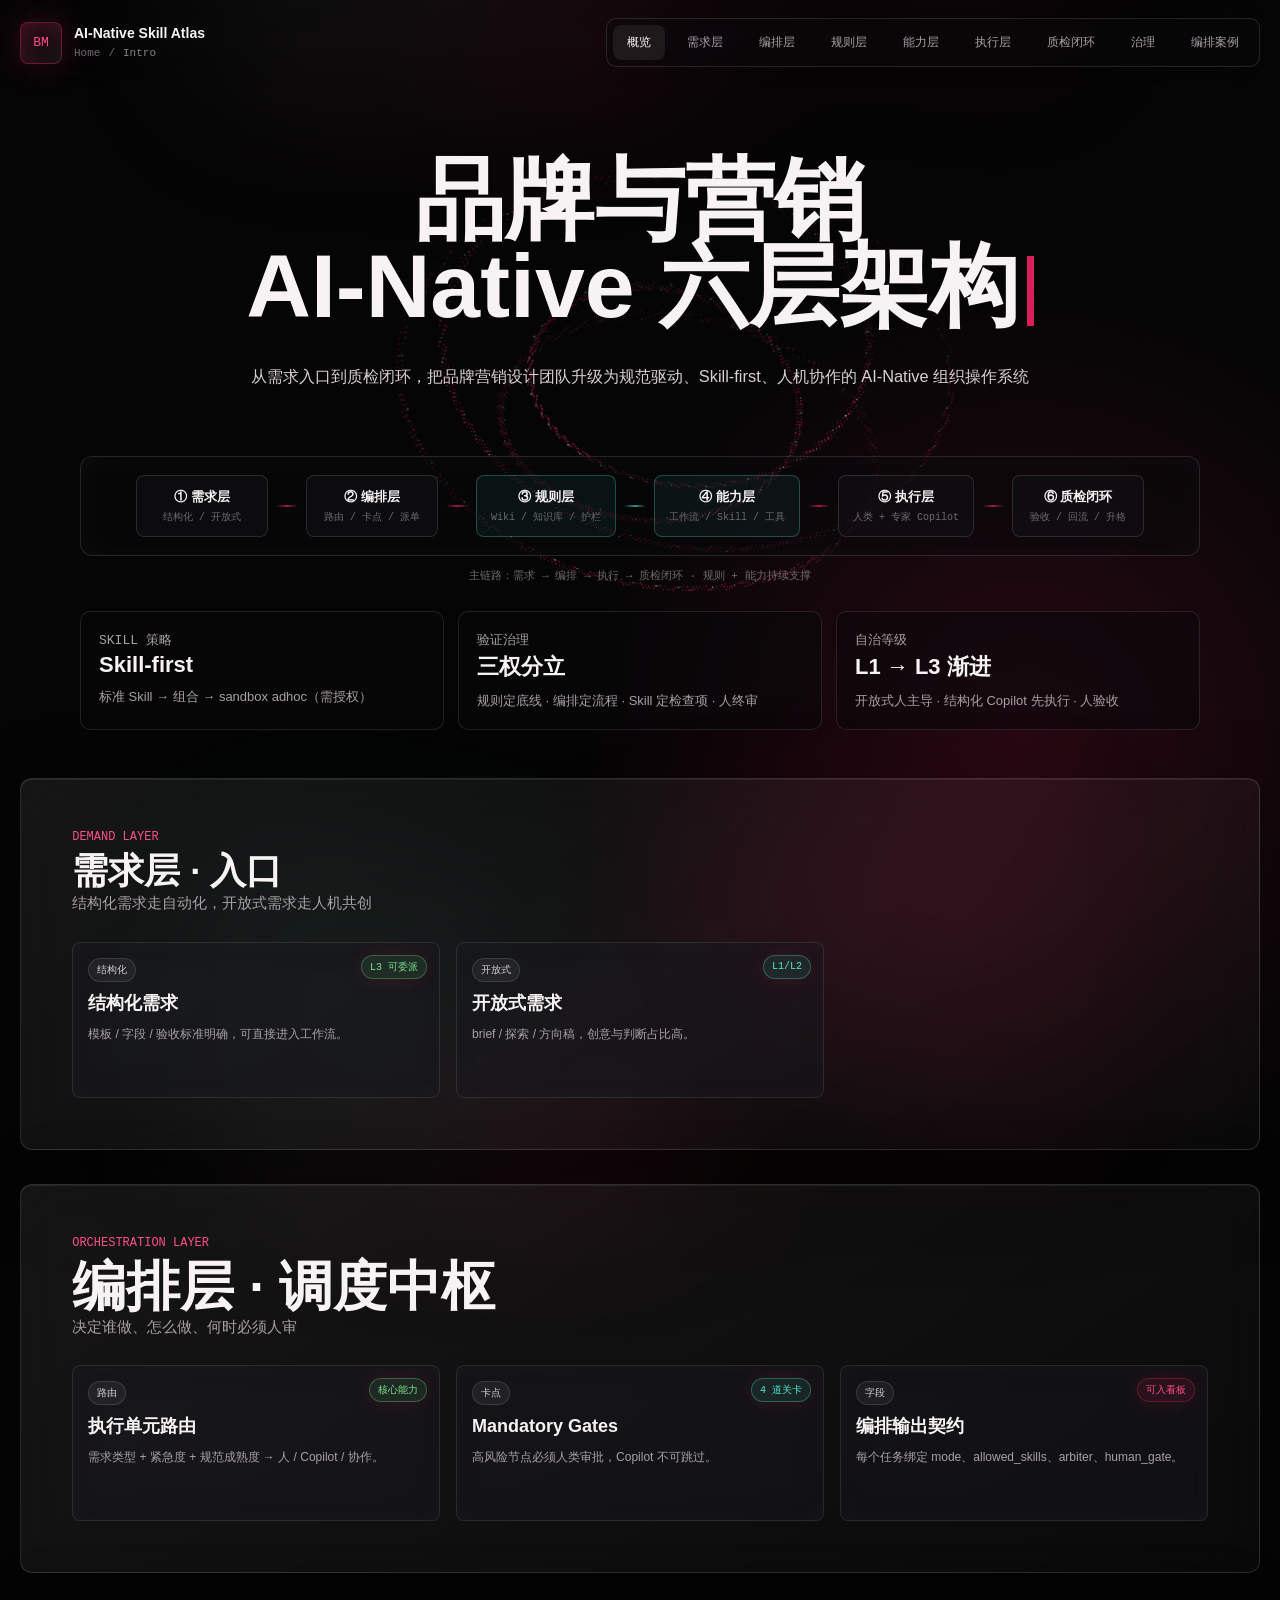
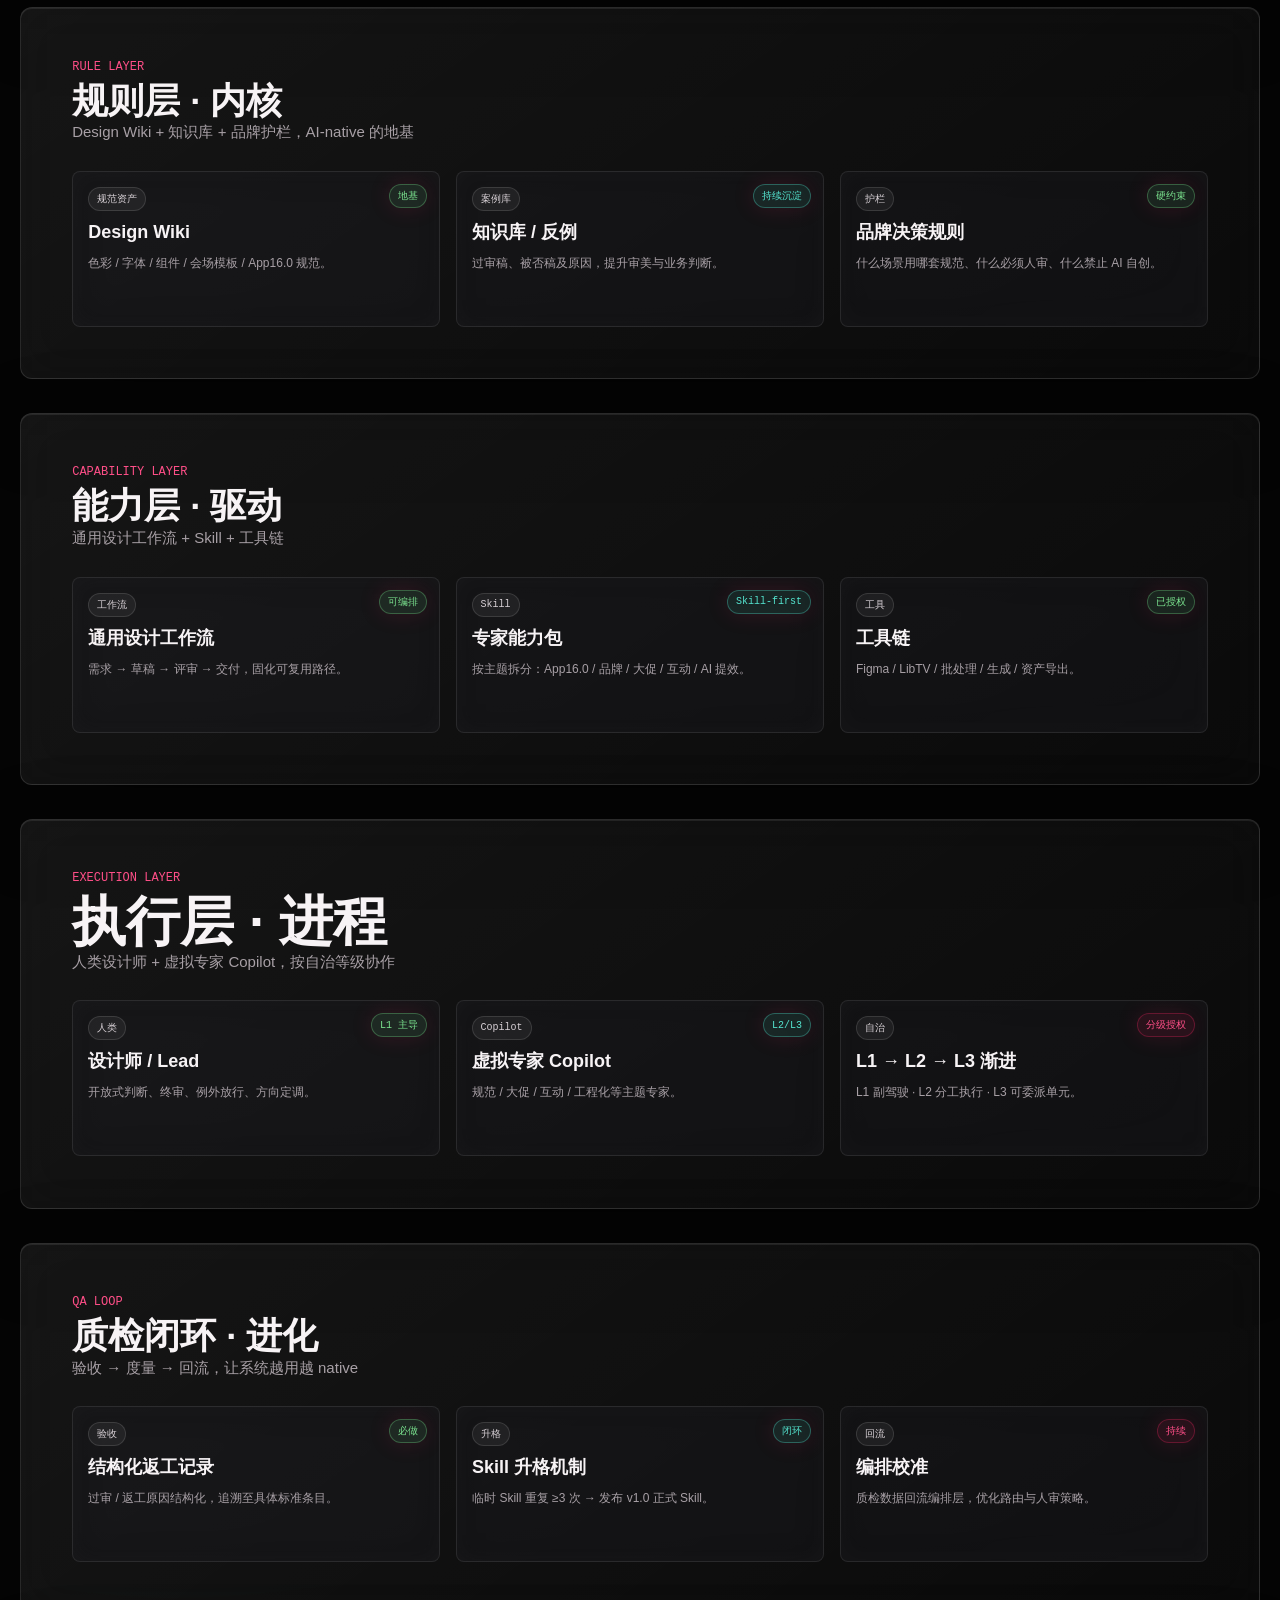
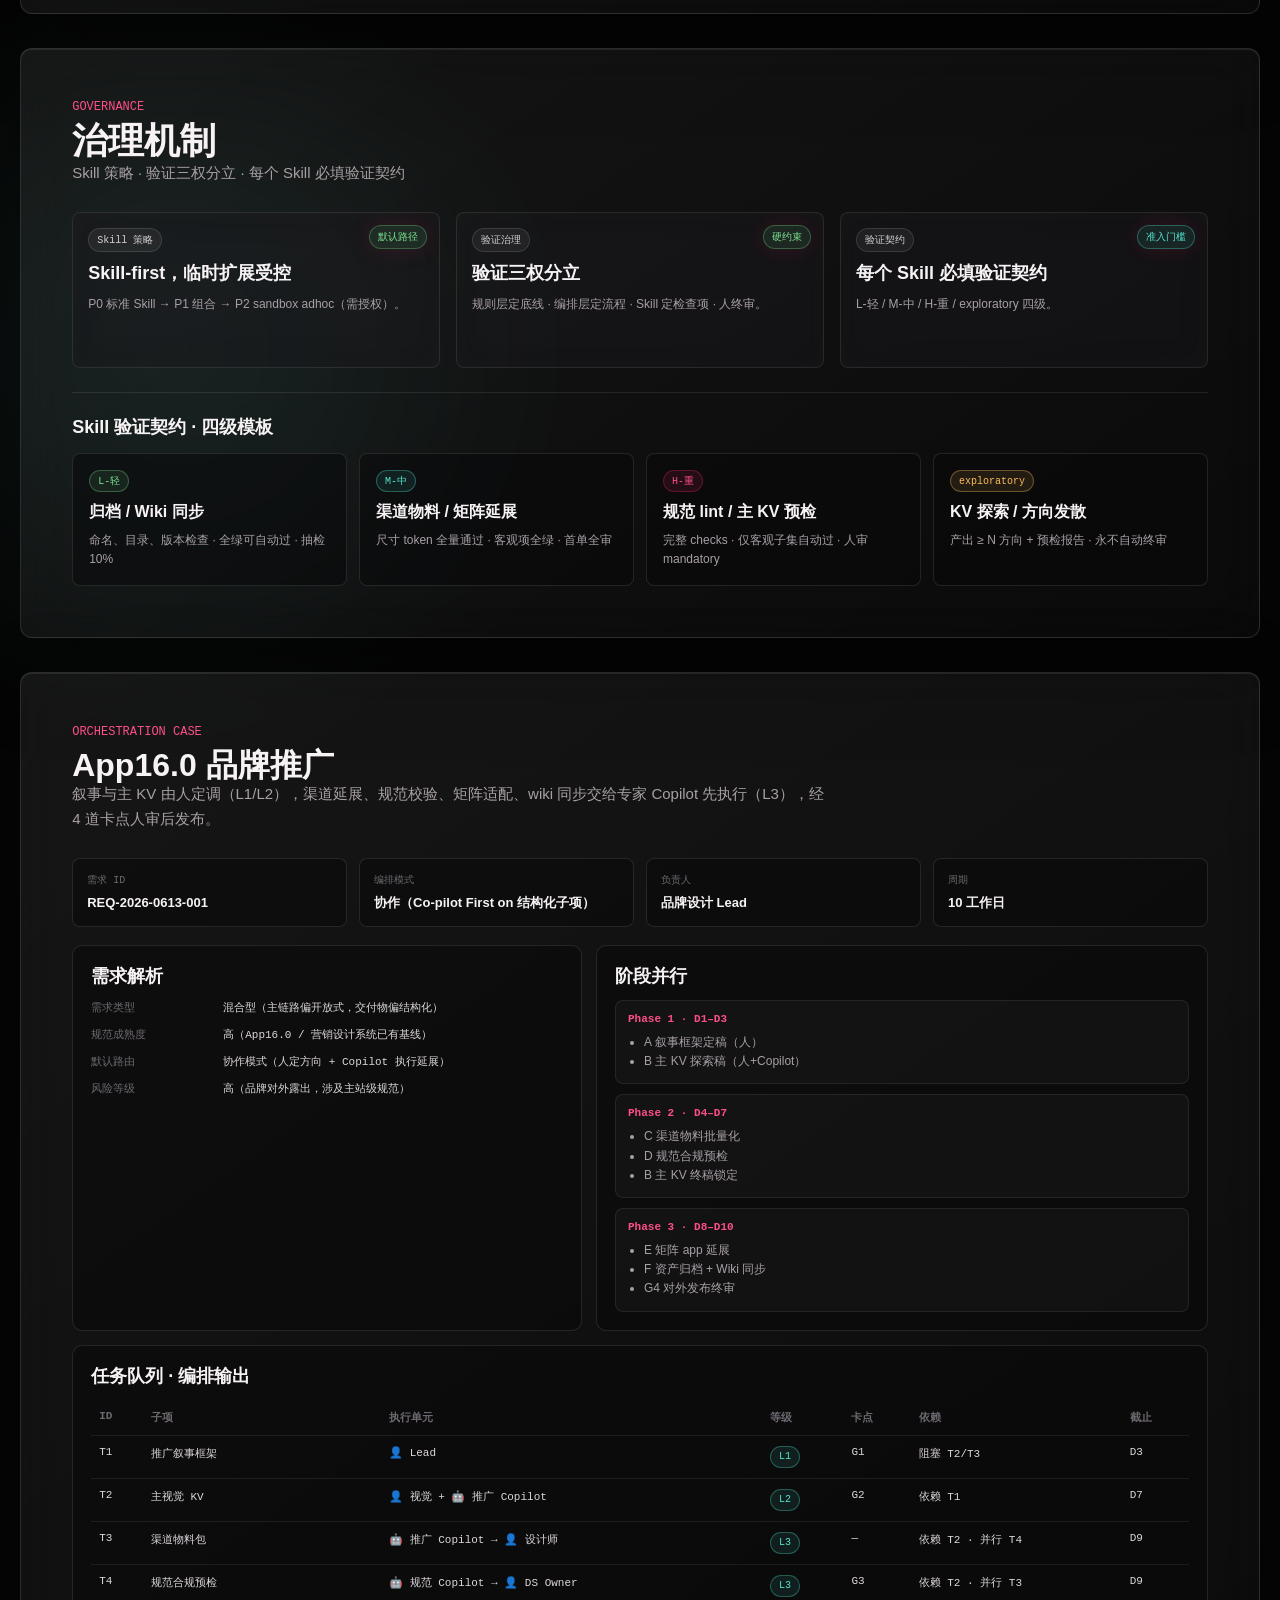
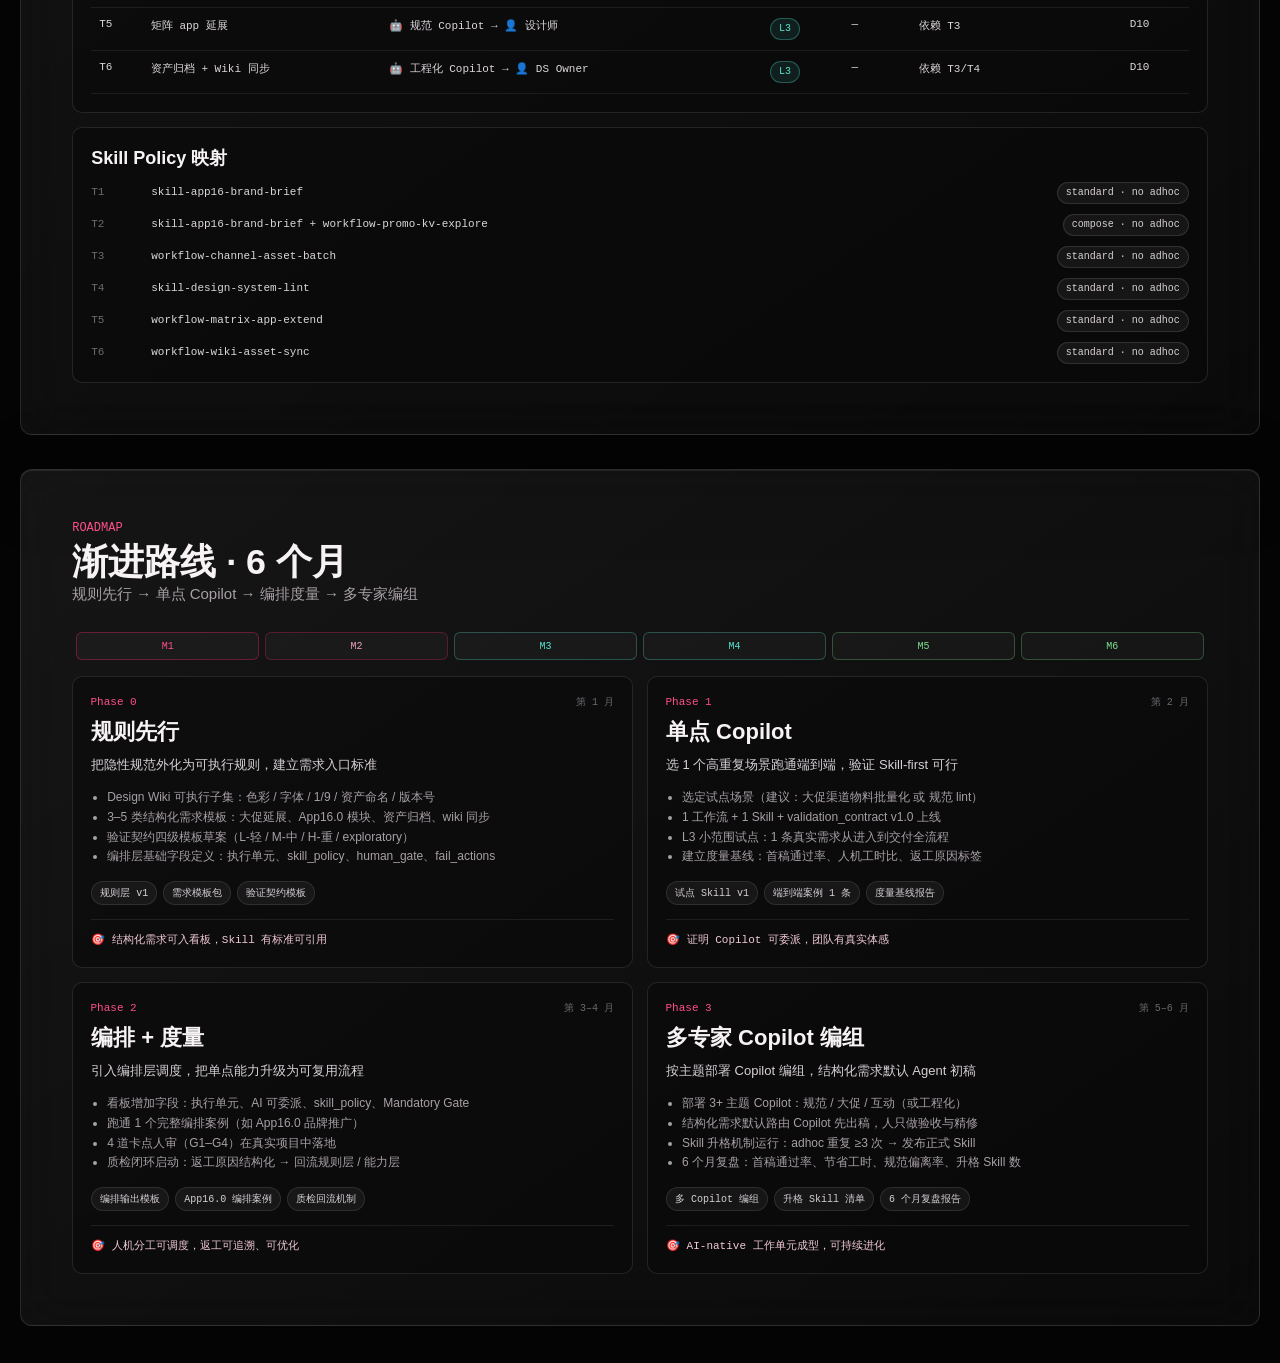
==== commit e3ddde17: "Sync architecture intro page" ====
--- a/architecture.html
+++ b/architecture.html
@@ -5,7 +5,7 @@
   <meta name="viewport" content="width=device-width, initial-scale=1">
   <title>品牌与营销 AI-Native 六层架构</title>
   <link rel="icon" href="data:image/svg+xml,%3Csvg xmlns='http://www.w3.org/2000/svg' viewBox='0 0 64 64'%3E%3Crect width='64' height='64' rx='12' fill='%23050505'/%3E%3Cpath d='M16 44V18h11c6 0 10 3 10 8 0 3-2 6-5 7 4 1 7 4 7 9 0 6-5 10-12 10H16Zm7-16h4c3 0 5-1 5-4 0-2-2-4-5-4h-4v8Zm0 19h5c4 0 6-2 6-5s-2-5-6-5h-5v10Z' fill='%23DA205A'/%3E%3Cpath d='M42 18h6v26h-6z' fill='%2355E6D1'/%3E%3C/svg%3E">
-  <link rel="stylesheet" href="./styles.css">
+  <link rel="stylesheet" href="./styles.css?v=20260615-architecture-remote-sync">
 </head>
 <body class="architecture-page">
   <svg class="svg-defs" width="0" height="0" aria-hidden="true" focusable="false">
@@ -230,8 +230,11 @@
       <section class="layer roadmap-layer" id="roadmap" data-layer="roadmap">
         <div class="layer-head">
           <p class="eyebrow">Roadmap</p>
-          <h2>渐进路线 · 6–12 个月</h2>
-          <p class="layer-summary">规则先行 → 单点 Copilot → 编排度量 → 多专家编组</p>
+          <h2>渐进路线 · 6 个月</h2>
+          <p class="layer-summary" id="roadmap-summary">规则先行 → 单点 Copilot → 编排度量 → 多专家编组</p>
+        </div>
+        <div class="roadmap-timeline" aria-hidden="true">
+          <span>M1</span><span>M2</span><span>M3</span><span>M4</span><span>M5</span><span>M6</span>
         </div>
         <div class="roadmap-grid" id="roadmap-grid"></div>
       </section>
@@ -273,7 +276,7 @@
     </article>
   </div>
 
-  <script src="./architecture-data.js"></script>
-  <script src="./architecture.js"></script>
+  <script src="./architecture-data.js?v=20260615-architecture-remote-sync"></script>
+  <script src="./architecture.js?v=20260615-architecture-remote-sync"></script>
 </body>
 </html>
--- a/styles.css
+++ b/styles.css
@@ -1236,6 +1236,18 @@
   background: rgba(255, 255, 255, .055);
 }
 
+.architecture-page .layer h2 {
+  font-size: clamp(20px, 2.8vw, 42px);
+}
+
+.architecture-page .case-layer .layer-head h2 {
+  font-size: clamp(18px, 2.5vw, 36px);
+}
+
+.architecture-page .validation-matrix h3 {
+  font-size: 18px;
+}
+
 .case-meta {
   display: grid;
   grid-template-columns: repeat(4, minmax(0, 1fr));
@@ -1381,9 +1393,36 @@
 
 .roadmap-grid {
   display: grid;
-  grid-template-columns: repeat(4, minmax(0, 1fr));
+  grid-template-columns: repeat(2, minmax(0, 1fr));
   gap: 14px;
 }
+
+.roadmap-timeline {
+  display: grid;
+  grid-template-columns: repeat(6, minmax(0, 1fr));
+  gap: 6px;
+  margin-bottom: 16px;
+  padding: 0 4px;
+}
+
+.roadmap-timeline span {
+  display: grid;
+  place-items: center;
+  min-height: 28px;
+  border: 1px solid rgba(255, 255, 255, .08);
+  border-radius: 6px;
+  color: var(--quiet);
+  background: rgba(255, 255, 255, .03);
+  font-family: var(--font-mono);
+  font-size: 10px;
+}
+
+.roadmap-timeline span:nth-child(1) { border-color: rgba(218, 32, 90, .42); color: var(--magenta-2); }
+.roadmap-timeline span:nth-child(2) { border-color: rgba(218, 32, 90, .32); color: #f0a0bc; }
+.roadmap-timeline span:nth-child(3),
+.roadmap-timeline span:nth-child(4) { border-color: rgba(85, 230, 209, .28); color: var(--cyan); }
+.roadmap-timeline span:nth-child(5),
+.roadmap-timeline span:nth-child(6) { border-color: rgba(123, 227, 143, .28); color: var(--green); }
 
 .roadmap-card {
   padding: 18px;
@@ -1394,24 +1433,39 @@
   animation-delay: var(--delay, 0s);
 }
 
+.roadmap-card-head {
+  display: flex;
+  align-items: center;
+  justify-content: space-between;
+  gap: 10px;
+  margin-bottom: 8px;
+}
+
 .roadmap-phase {
-  margin: 0 0 6px;
+  margin: 0;
   color: var(--magenta-2);
   font-family: var(--font-mono);
   font-size: 11px;
 }
 
 .roadmap-card h4 {
-  margin-bottom: 6px;
-  font-size: 20px;
+  margin-bottom: 8px;
+  font-size: 22px;
 }
 
 .roadmap-time {
   display: inline-block;
-  margin-bottom: 12px;
   color: var(--quiet);
   font-family: var(--font-mono);
   font-size: 10px;
+  white-space: nowrap;
+}
+
+.roadmap-goal {
+  margin: 0 0 12px;
+  color: #d8d1d6;
+  font-size: 13px;
+  line-height: 1.6;
 }
 
 .roadmap-card ul {
@@ -1422,6 +1476,36 @@
   line-height: 1.65;
 }
 
+.roadmap-tags {
+  display: flex;
+  flex-wrap: wrap;
+  gap: 6px;
+  margin-top: 14px;
+}
+
+.roadmap-tag {
+  display: inline-flex;
+  align-items: center;
+  min-height: 24px;
+  border: 1px solid rgba(255, 255, 255, .1);
+  border-radius: 999px;
+  padding: 2px 8px;
+  color: #d8d1d6;
+  background: rgba(255, 255, 255, .05);
+  font-family: var(--font-mono);
+  font-size: 10px;
+}
+
+.roadmap-outcome {
+  margin: 14px 0 0;
+  padding-top: 12px;
+  border-top: 1px solid rgba(255, 255, 255, .08);
+  color: #f2cad8;
+  font-family: var(--font-mono);
+  font-size: 11px;
+  line-height: 1.55;
+}
+
 .modal-points {
   white-space: pre-line;
 }
@@ -1490,6 +1574,10 @@
     grid-template-columns: 1fr;
   }
 
+  .roadmap-timeline {
+    grid-template-columns: repeat(3, minmax(0, 1fr));
+  }
+
   .case-parse li,
   .skill-map li {
     grid-template-columns: 1fr;
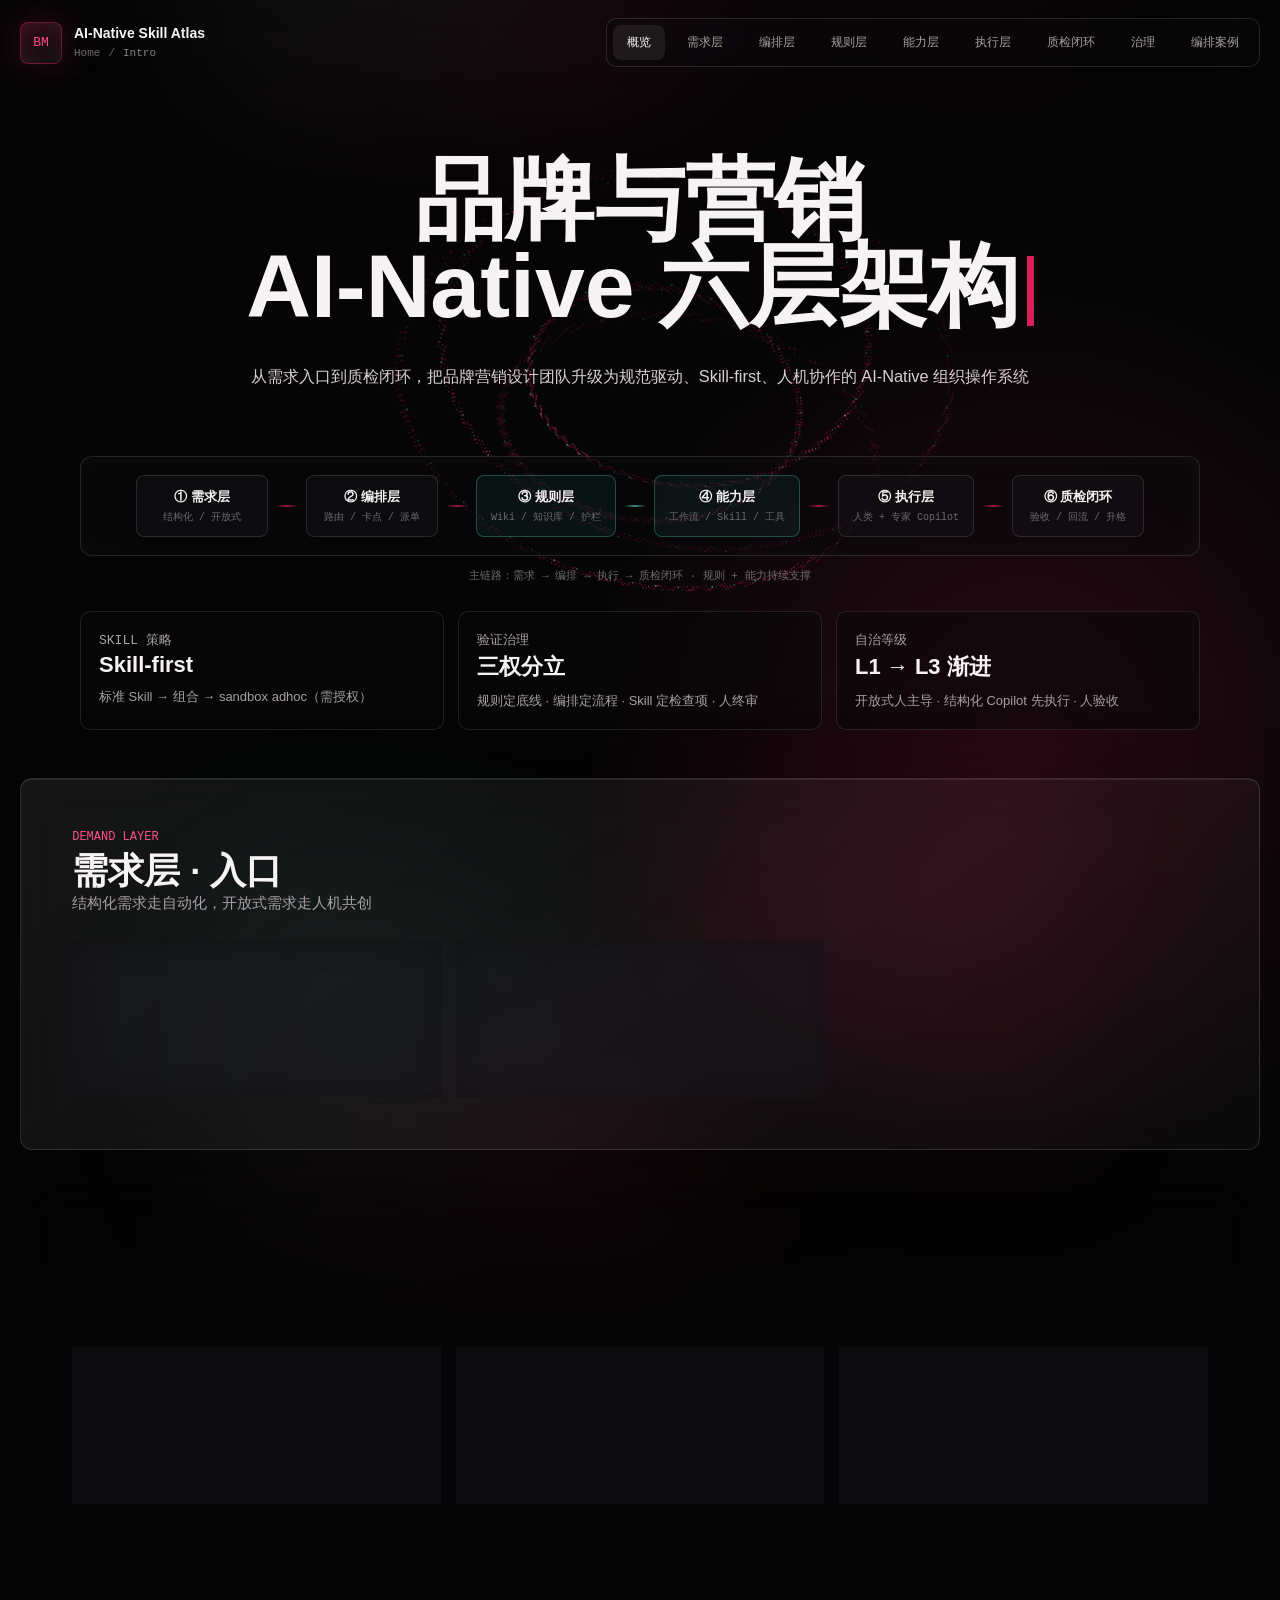
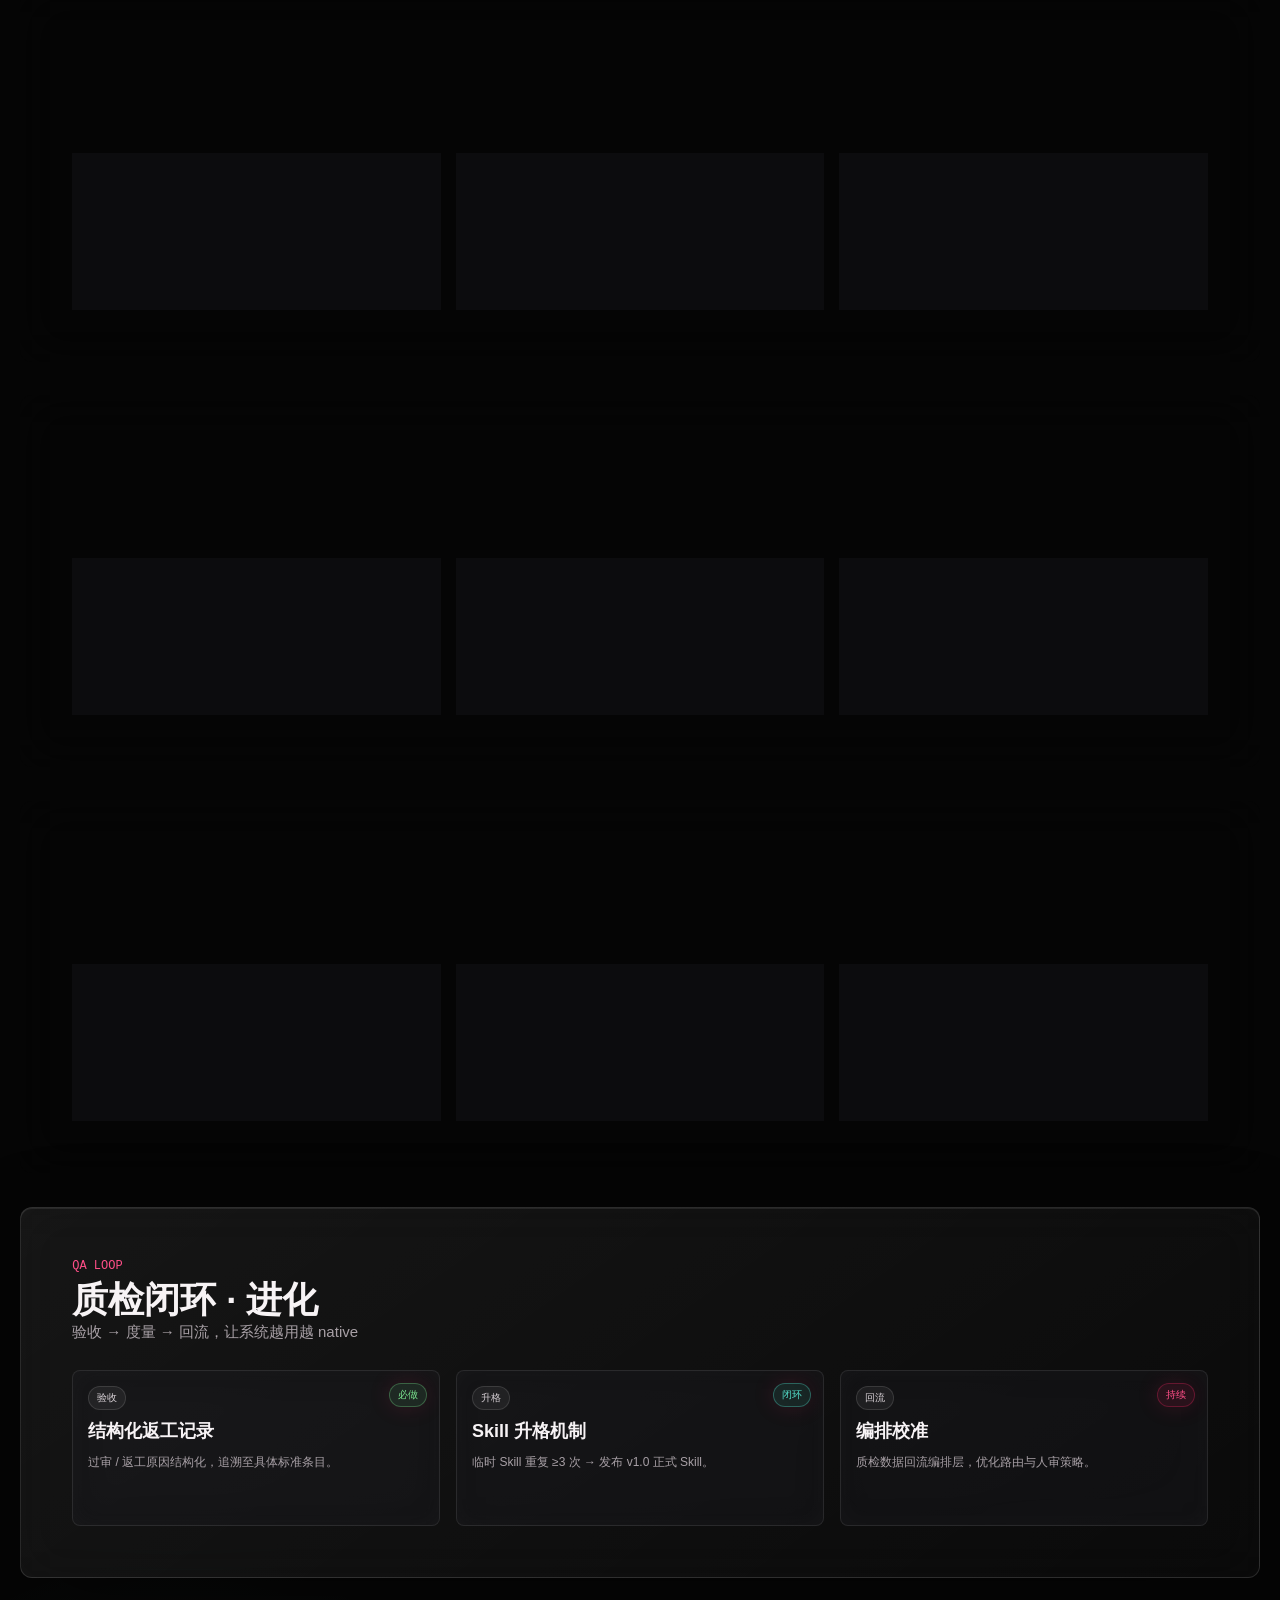
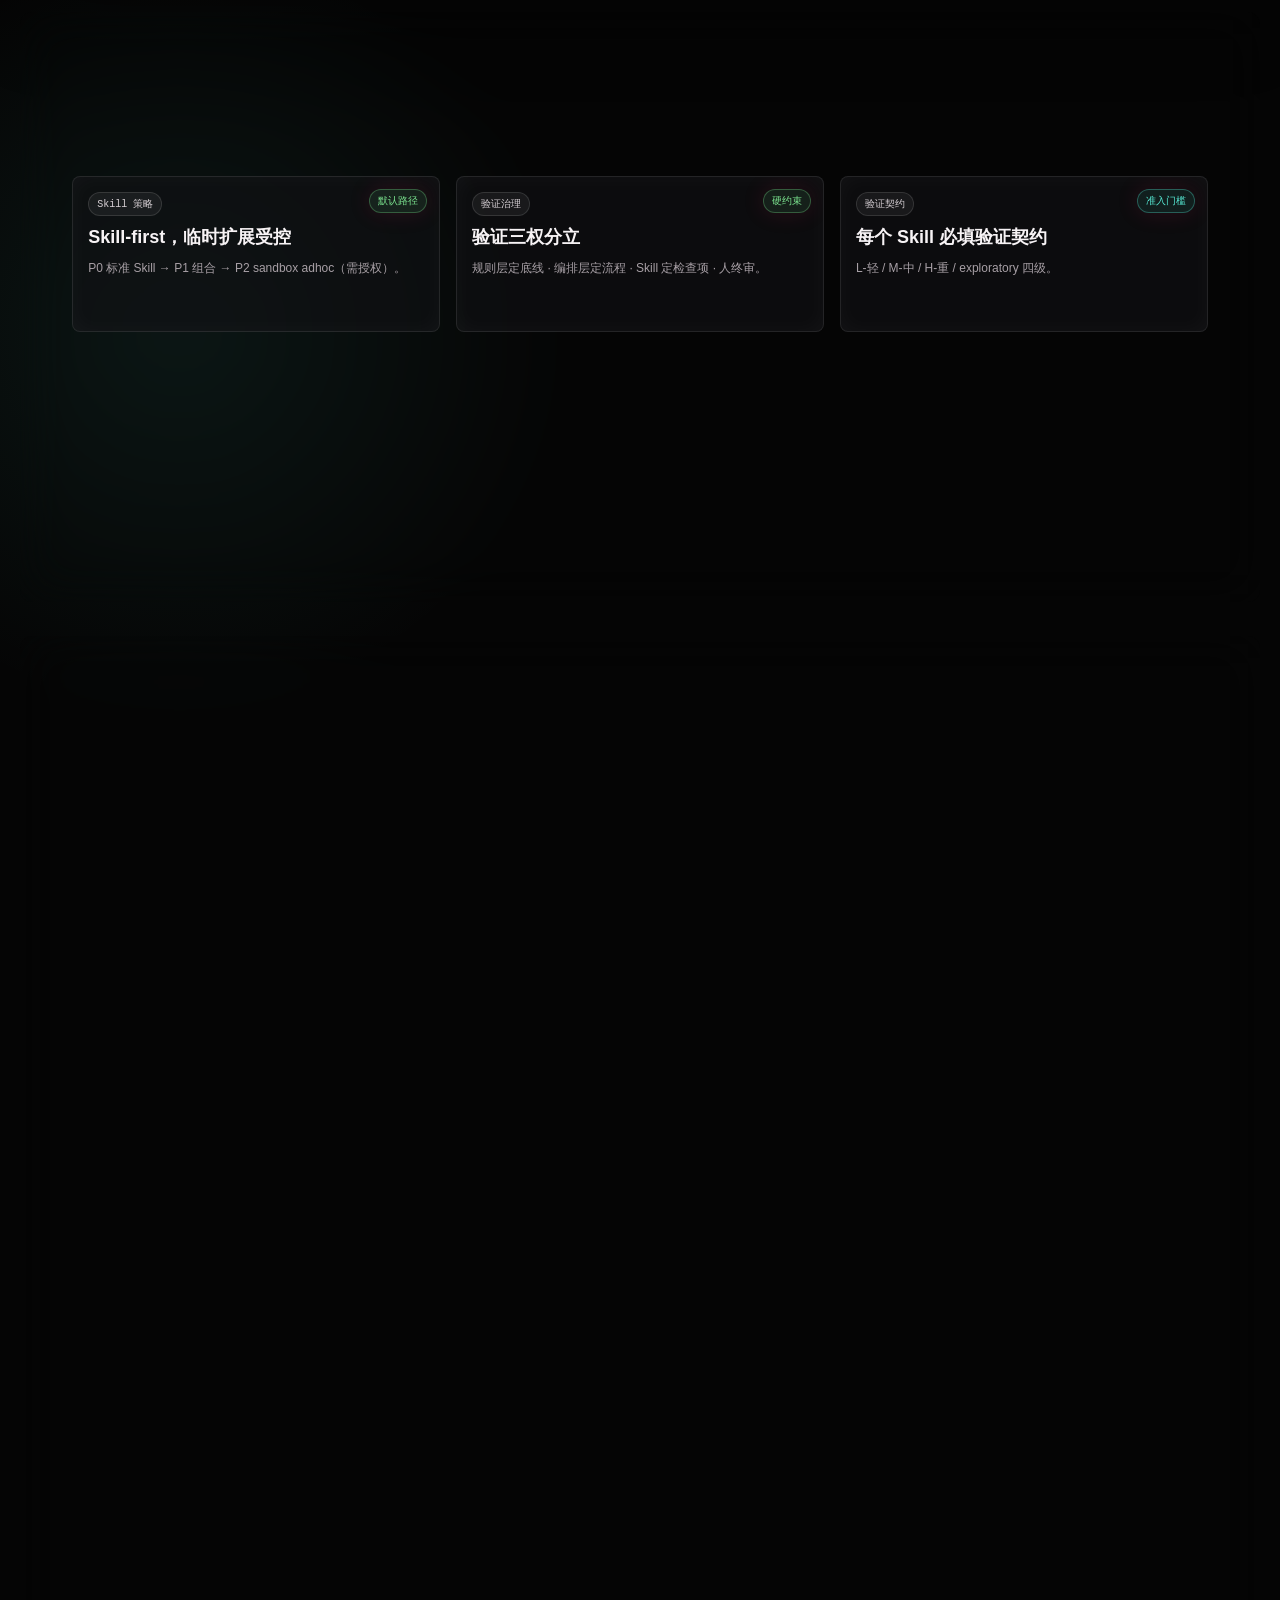
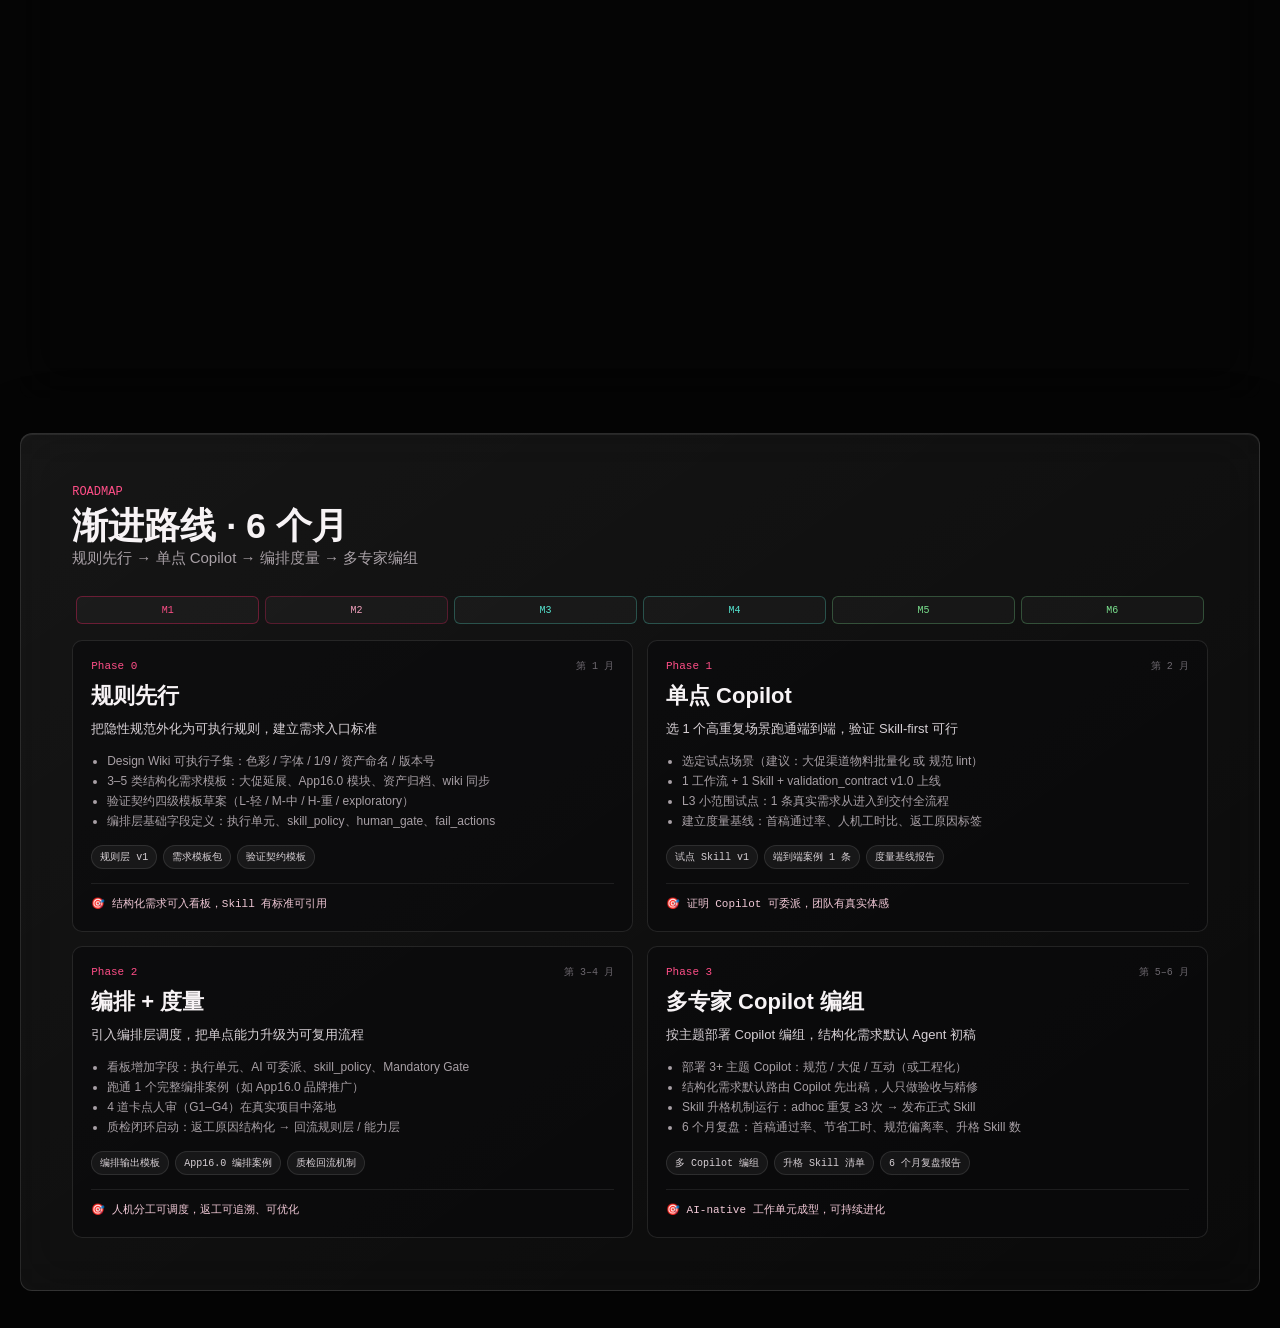
==== commit 97f49293: "Unify architecture layer title sizes" ====
--- a/architecture.html
+++ b/architecture.html
@@ -5,7 +5,7 @@
   <meta name="viewport" content="width=device-width, initial-scale=1">
   <title>品牌与营销 AI-Native 六层架构</title>
   <link rel="icon" href="data:image/svg+xml,%3Csvg xmlns='http://www.w3.org/2000/svg' viewBox='0 0 64 64'%3E%3Crect width='64' height='64' rx='12' fill='%23050505'/%3E%3Cpath d='M16 44V18h11c6 0 10 3 10 8 0 3-2 6-5 7 4 1 7 4 7 9 0 6-5 10-12 10H16Zm7-16h4c3 0 5-1 5-4 0-2-2-4-5-4h-4v8Zm0 19h5c4 0 6-2 6-5s-2-5-6-5h-5v10Z' fill='%23DA205A'/%3E%3Cpath d='M42 18h6v26h-6z' fill='%2355E6D1'/%3E%3C/svg%3E">
-  <link rel="stylesheet" href="./styles.css?v=20260615-architecture-remote-sync">
+  <link rel="stylesheet" href="./styles.css?v=20260615-layer-title-sync">
 </head>
 <body class="architecture-page">
   <svg class="svg-defs" width="0" height="0" aria-hidden="true" focusable="false">
--- a/styles.css
+++ b/styles.css
@@ -1240,6 +1240,13 @@
   font-size: clamp(20px, 2.8vw, 42px);
 }
 
+.architecture-page #rule-layer h2,
+.architecture-page #orchestration-layer h2,
+.architecture-page #application-layer h2,
+.architecture-page #execution-layer h2 {
+  font-size: clamp(20px, 2.8vw, 42px);
+}
+
 .architecture-page .case-layer .layer-head h2 {
   font-size: clamp(18px, 2.5vw, 36px);
 }
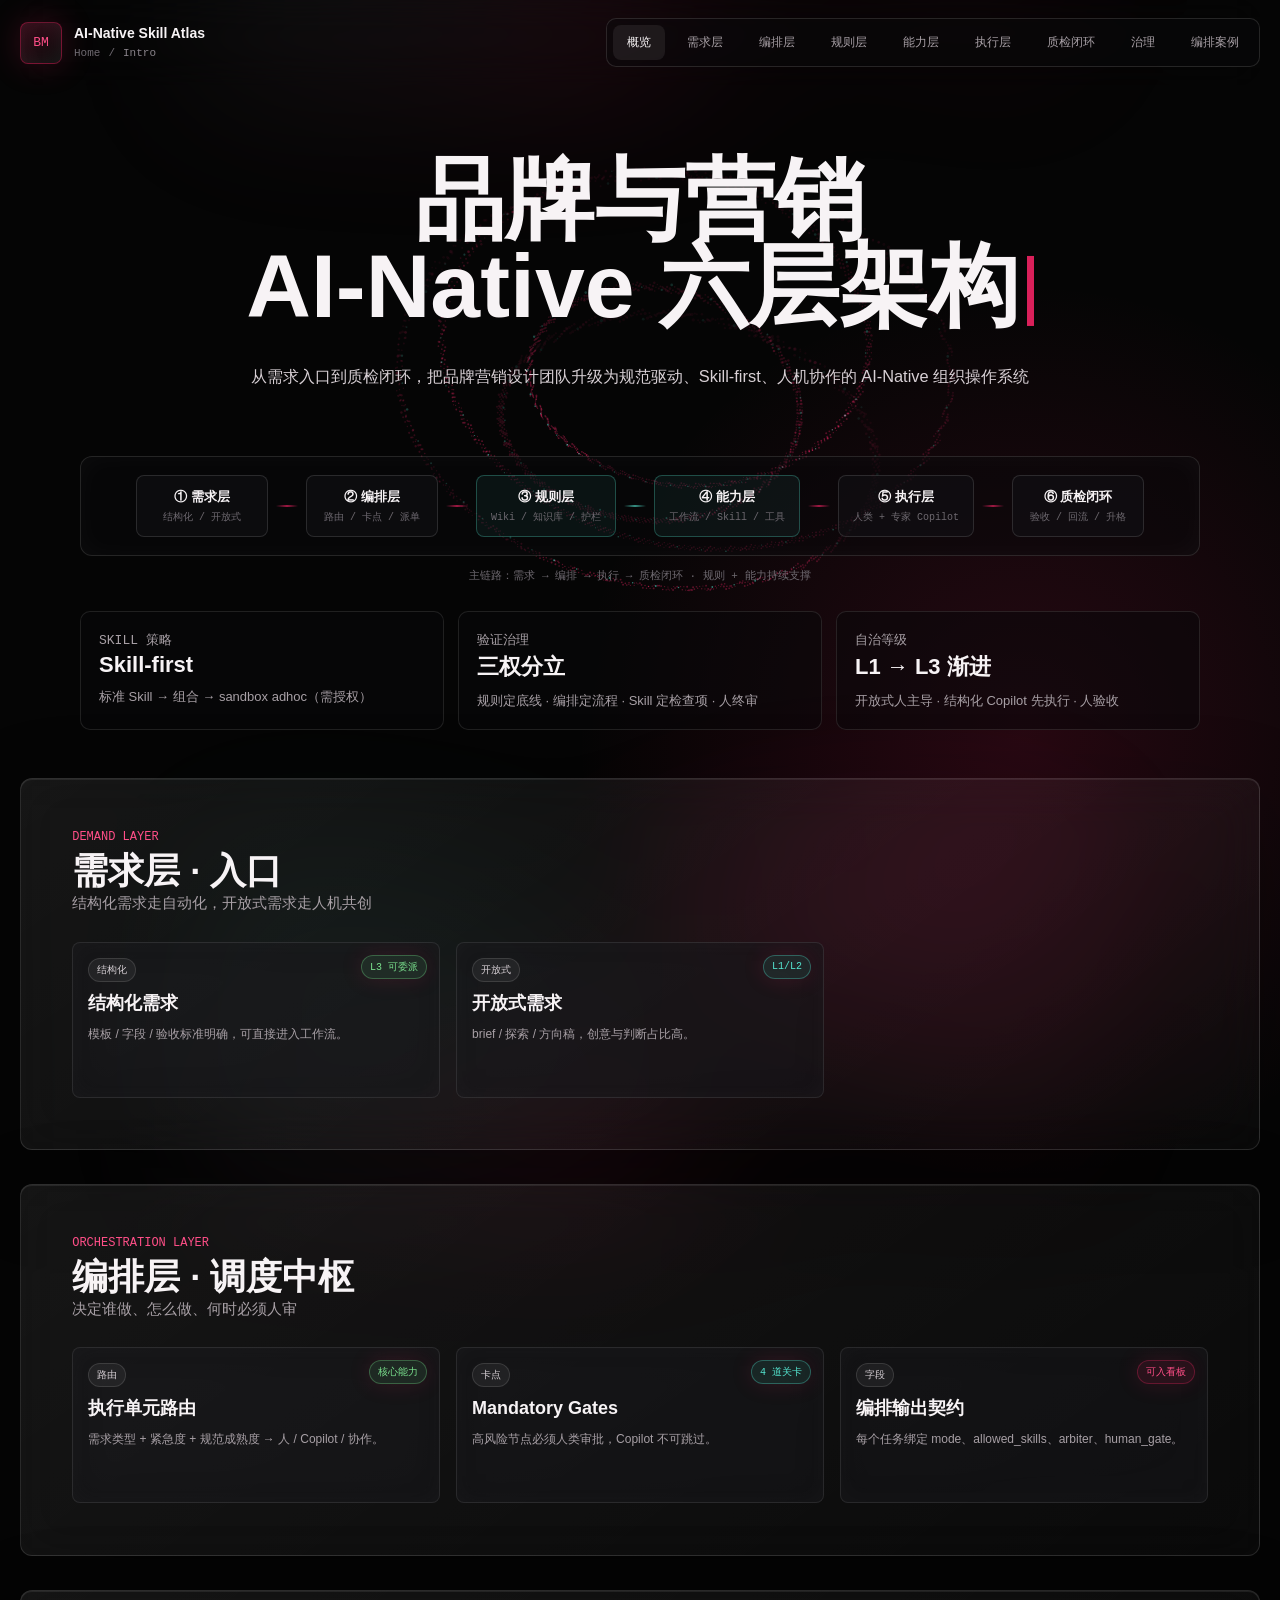
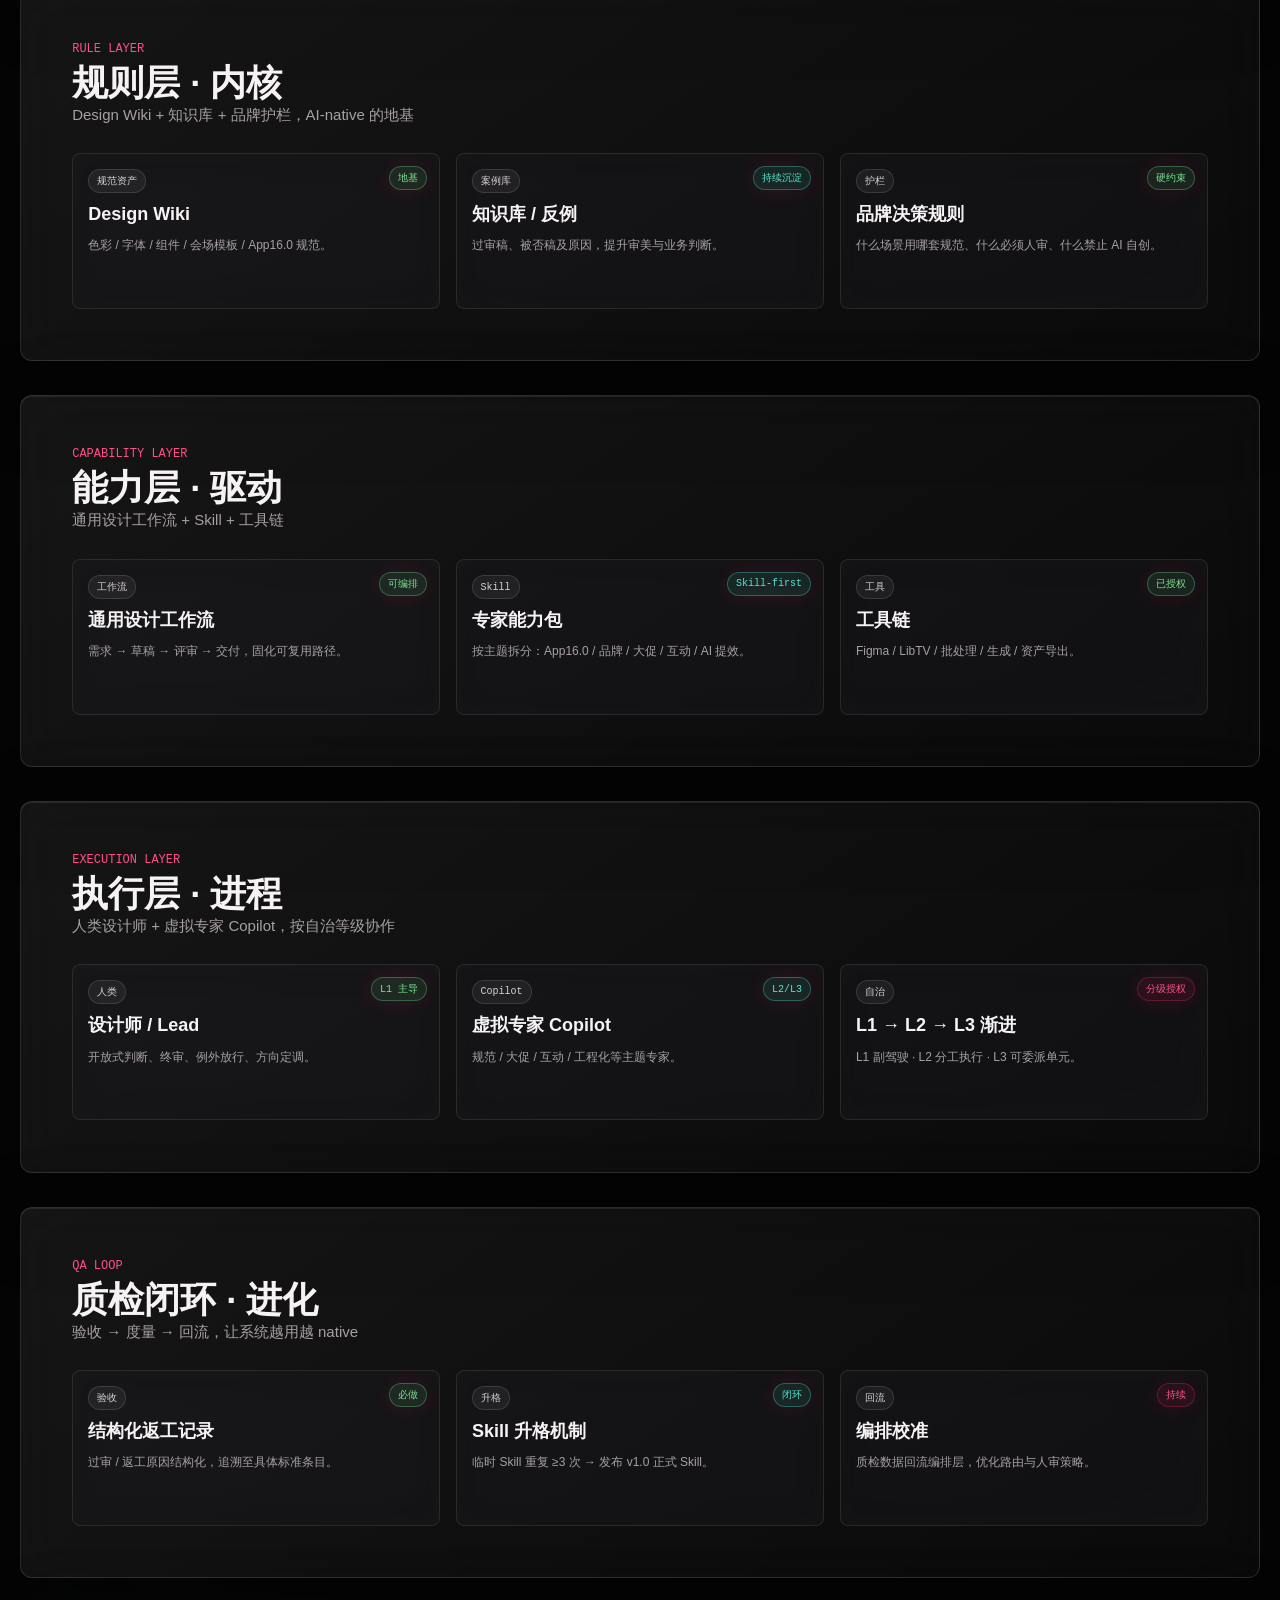
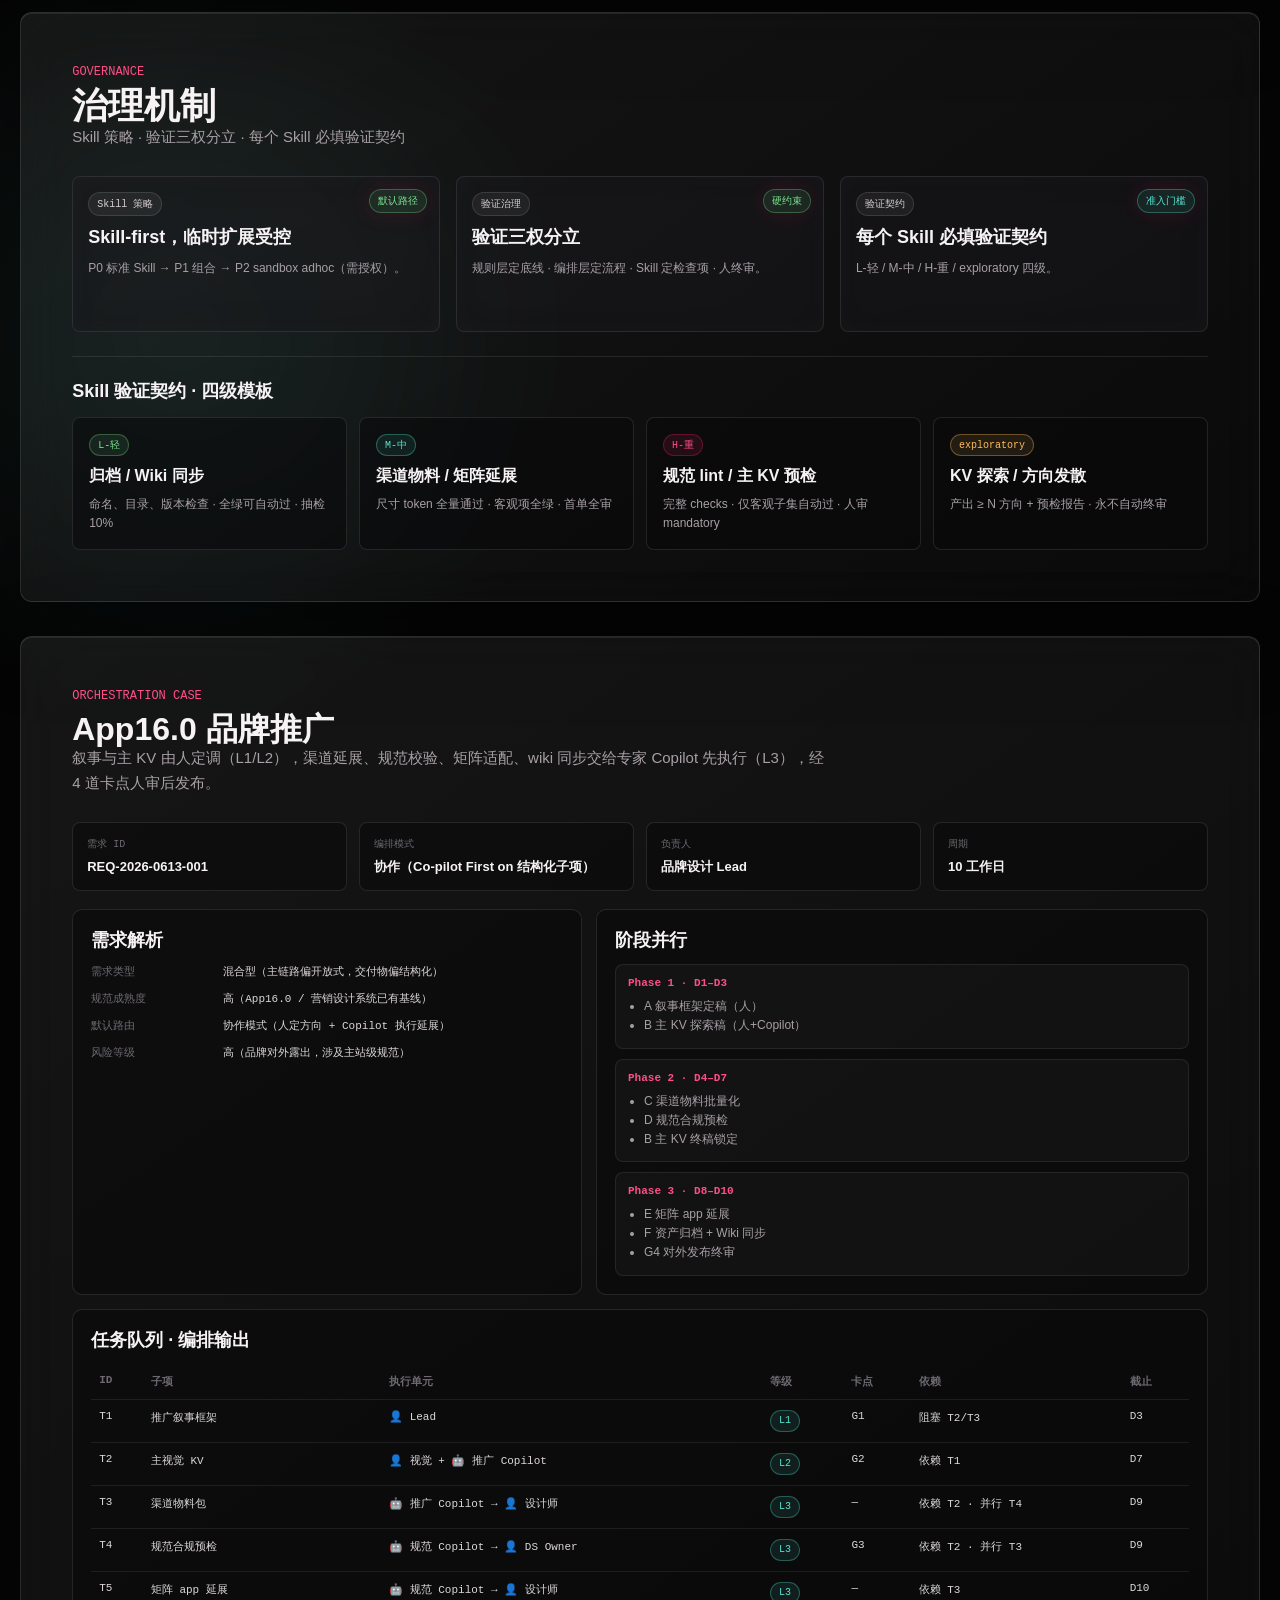
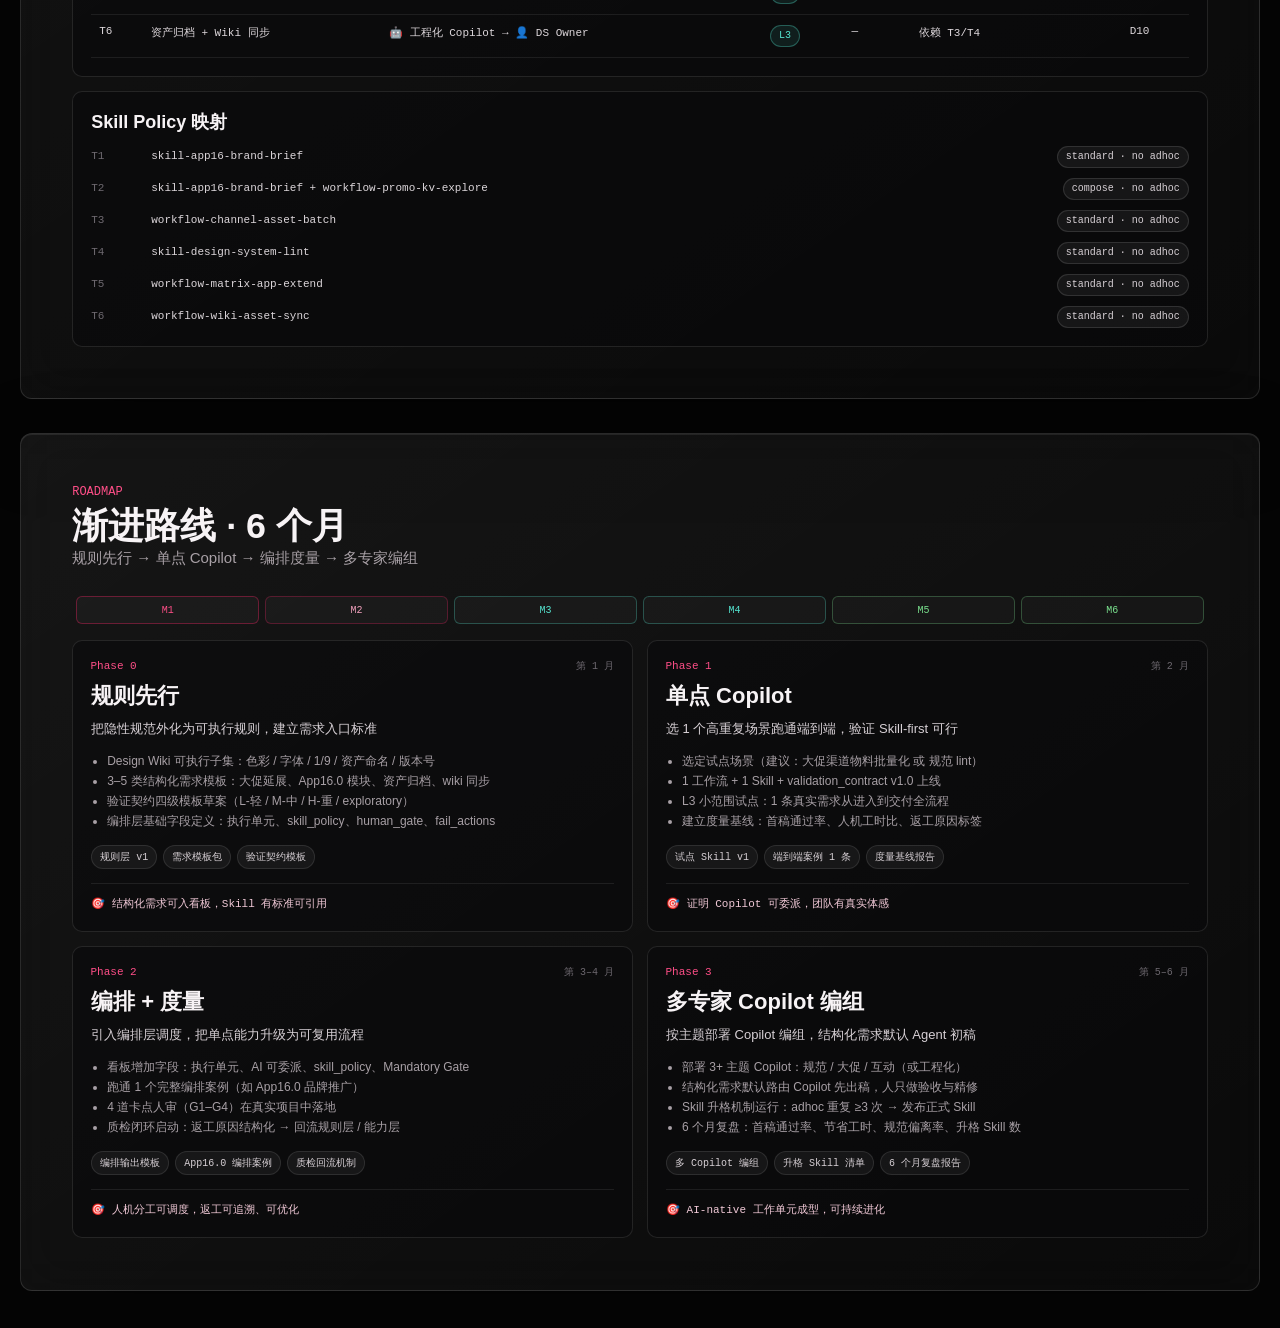
==== commit 9b1ec532: "Unify home layer title sizes" ====
--- a/architecture.html
+++ b/architecture.html
@@ -5,7 +5,7 @@
   <meta name="viewport" content="width=device-width, initial-scale=1">
   <title>品牌与营销 AI-Native 六层架构</title>
   <link rel="icon" href="data:image/svg+xml,%3Csvg xmlns='http://www.w3.org/2000/svg' viewBox='0 0 64 64'%3E%3Crect width='64' height='64' rx='12' fill='%23050505'/%3E%3Cpath d='M16 44V18h11c6 0 10 3 10 8 0 3-2 6-5 7 4 1 7 4 7 9 0 6-5 10-12 10H16Zm7-16h4c3 0 5-1 5-4 0-2-2-4-5-4h-4v8Zm0 19h5c4 0 6-2 6-5s-2-5-6-5h-5v10Z' fill='%23DA205A'/%3E%3Cpath d='M42 18h6v26h-6z' fill='%2355E6D1'/%3E%3C/svg%3E">
-  <link rel="stylesheet" href="./styles.css?v=20260615-layer-title-sync">
+  <link rel="stylesheet" href="./styles.css?v=20260615-home-title-sync">
 </head>
 <body class="architecture-page">
   <svg class="svg-defs" width="0" height="0" aria-hidden="true" focusable="false">
--- a/styles.css
+++ b/styles.css
@@ -526,7 +526,7 @@
 #application-layer h2,
 #execution-layer h2 {
   white-space: nowrap;
-  font-size: clamp(30px, 4.2vw, 58px);
+  font-size: clamp(20px, 2.8vw, 42px);
 }
 
 .domain-grid {
